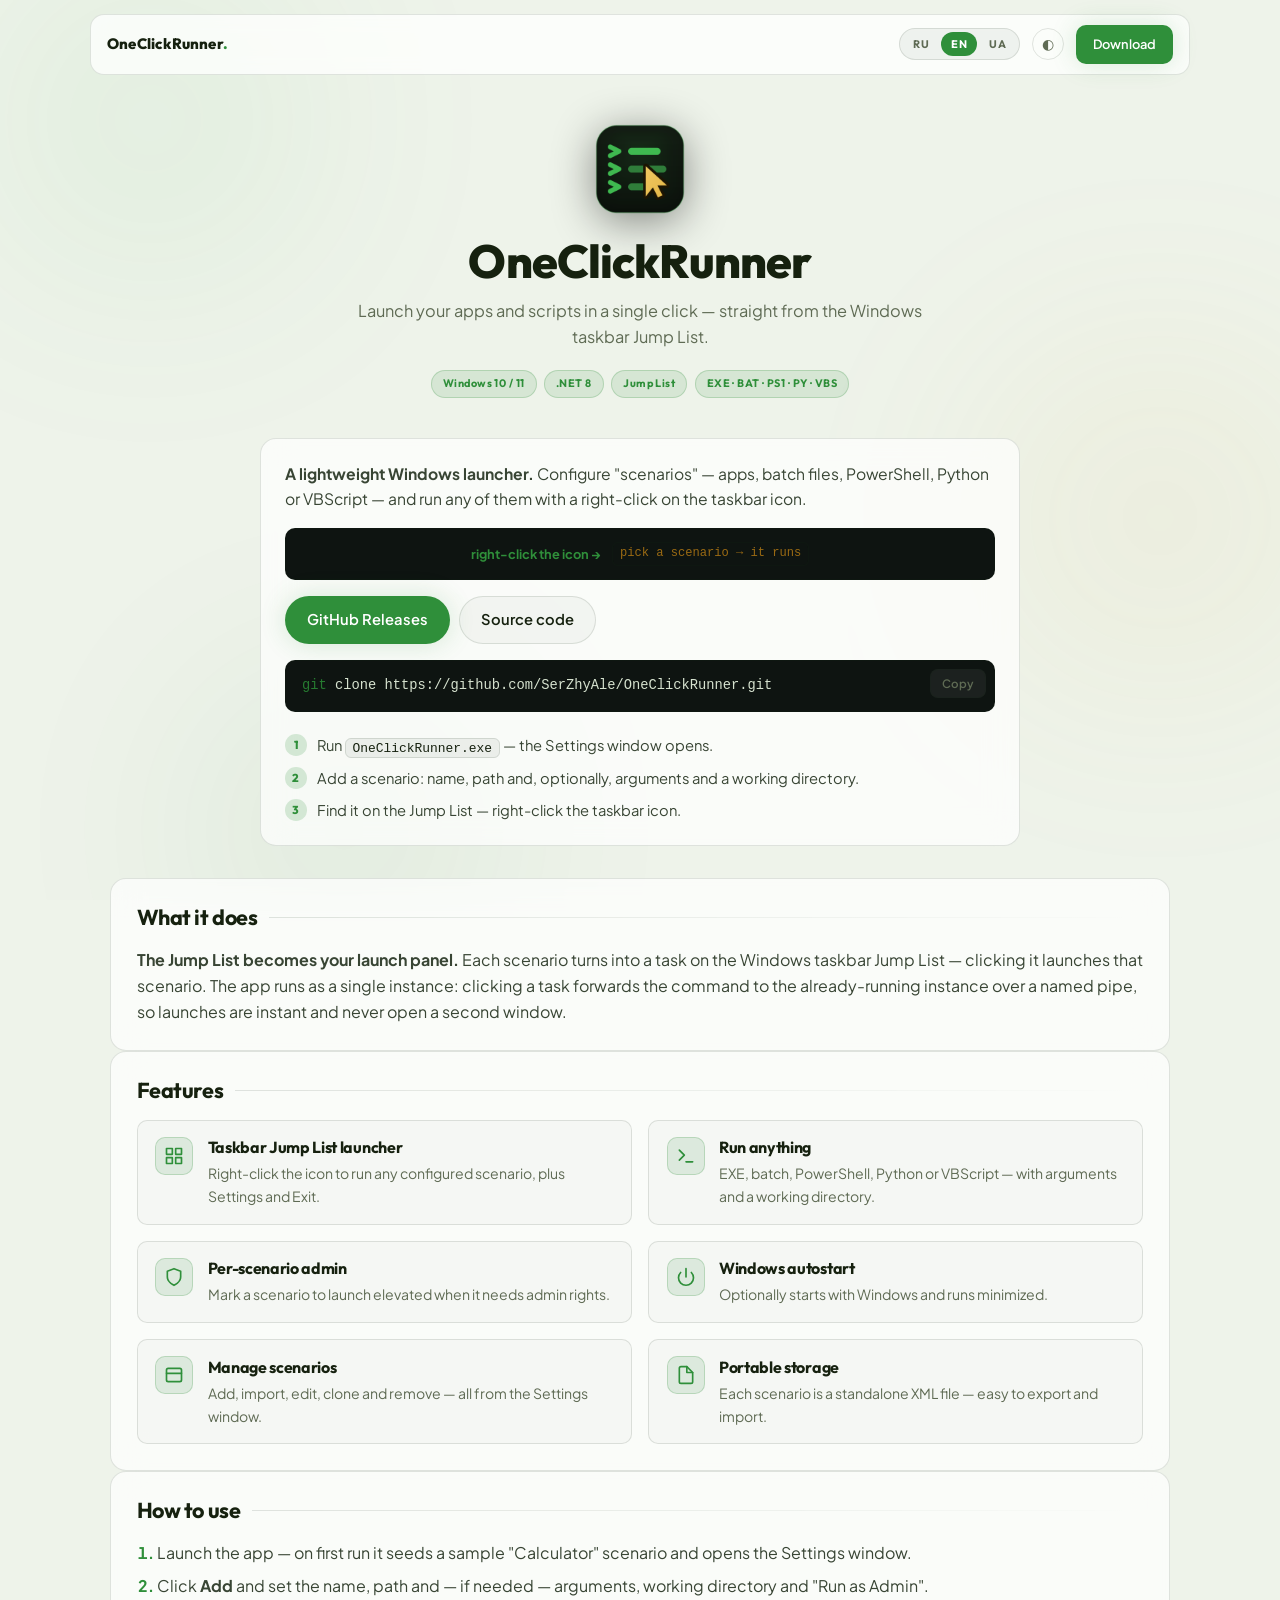
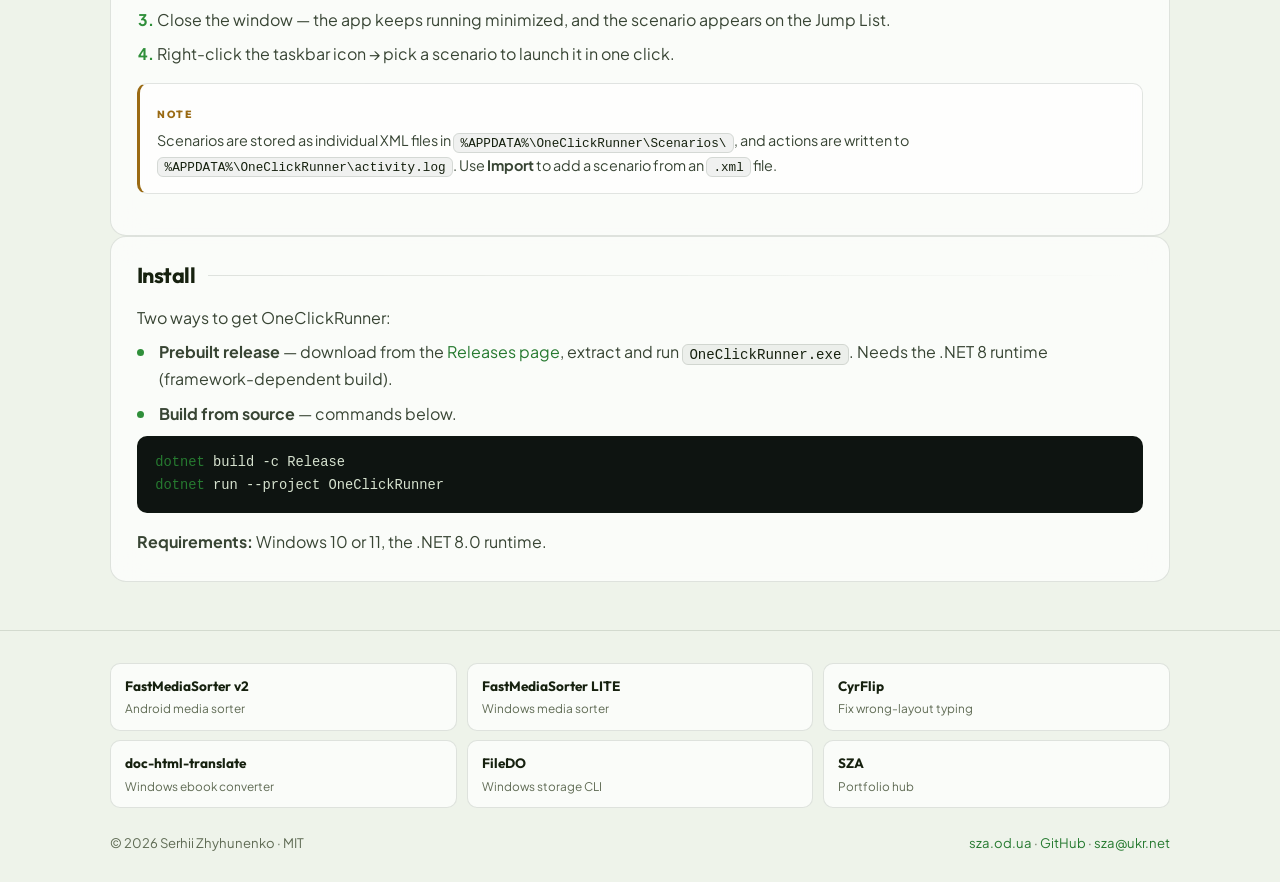
==== docs/index.html @ c1bd038d "Add GitHub Pages site and original app icon - docs/: tri-lingual (RU/EN/UA) landing page in the SZA " ====
<!DOCTYPE html>
<html lang="en">
<head>
  <meta charset="utf-8" />
  <meta name="viewport" content="width=device-width, initial-scale=1" />
  <title>OneClickRunner — launch your apps &amp; scripts in one click on Windows</title>
  <meta name="description" content="A lightweight Windows launcher that runs your apps, batch, PowerShell, Python and VBScript scenarios in a single click from the taskbar Jump List — with per-scenario arguments, working directory, admin rights and Windows autostart." />
  <meta name="theme-color" content="#0a0f0a" />
  <meta property="og:title" content="OneClickRunner" />
  <meta property="og:description" content="Launch your apps and scripts in one click from the Windows taskbar Jump List." />
  <meta property="og:image" content="https://raw.githubusercontent.com/SerZhyAle/OneClickRunner/main/docs/assets/icon-512.png" />
  <link rel="icon" type="image/png" sizes="32x32" href="assets/icon-32.png" />
  <link rel="icon" type="image/png" sizes="16x16" href="assets/icon-16.png" />
  <link rel="icon" href="assets/favicon.ico" sizes="any" />
  <link rel="apple-touch-icon" href="assets/icon-256.png" />

  <!-- pre-paint: resolve theme + language before the stylesheet, so nothing flashes -->
  <script>
  (function(){try{
    var t=localStorage.getItem('sza-theme')||(matchMedia('(prefers-color-scheme: light)').matches?'light':'dark');
    document.documentElement.setAttribute('data-theme',t);
    var l=localStorage.getItem('sza-lang');
    if(!l){var n=(navigator.language||'en').toLowerCase();l=n.indexOf('ru')==0?'ru':n.indexOf('uk')==0?'ua':'en';}
    document.documentElement.setAttribute('data-lang',l);
  }catch(e){}})();
  </script>

  <link rel="preconnect" href="https://fonts.googleapis.com" />
  <link rel="preconnect" href="https://fonts.gstatic.com" crossorigin />
  <link href="https://fonts.googleapis.com/css2?family=Outfit:wght@400;500;600;700;800&family=Plus+Jakarta+Sans:wght@300;400;500;600;700&display=swap" rel="stylesheet" />
  <link rel="stylesheet" href="style.css" />
</head>
<body>
  <div class="bg-blobs">
    <div class="blob blob-1"></div>
    <div class="blob blob-2"></div>
    <div class="blob blob-3"></div>
  </div>

  <header class="site-header">
    <span class="brand">OneClickRunner<span class="dot">.</span></span>
    <div class="seg" role="group" aria-label="Language">
      <button data-lang="ru">RU</button><button data-lang="en">EN</button><button data-lang="ua">UA</button>
    </div>
    <button class="theme-btn" id="themeBtn" aria-label="Switch theme">◐</button>
    <a class="btn btn-primary btn-sm" href="#get">
      <span data-l="ru">Скачать</span><span data-l="en">Download</span><span data-l="ua">Завантажити</span>
    </a>
  </header>

  <main class="container">
    <!-- HERO -->
    <section class="hero">
      <img class="hero-mark" src="assets/icon-256.png" width="96" height="96" alt="OneClickRunner icon — a list of commands with a click cursor" />

      <h1>OneClickRunner</h1>
      <p class="lead">
        <span data-l="ru">Запускайте свои приложения и скрипты в один клик — прямо из списка переходов (Jump List) на панели задач Windows.</span>
        <span data-l="en">Launch your apps and scripts in a single click — straight from the Windows taskbar Jump List.</span>
        <span data-l="ua">Запускайте свої застосунки та скрипти в один клік — прямо зі списку переходів (Jump List) на панелі завдань Windows.</span>
      </p>
      <div class="pills" style="justify-content:center">
        <span class="pill">Windows 10 / 11</span>
        <span class="pill">.NET 8</span>
        <span class="pill">Jump List</span>
        <span class="pill">EXE · BAT · PS1 · PY · VBS</span>
      </div>
    </section>

    <!-- GET IT (above the fold) -->
    <section class="get" id="get">
      <p class="whatfor">
        <span data-l="ru"><strong>Легковесный лаунчер для Windows.</strong> Настройте «сценарии» — приложения, командные файлы, PowerShell, Python или VBScript — и запускайте любой из них правым кликом по значку на панели задач.</span>
        <span data-l="en"><strong>A lightweight Windows launcher.</strong> Configure "scenarios" — apps, batch files, PowerShell, Python or VBScript — and run any of them with a right-click on the taskbar icon.</span>
        <span data-l="ua"><strong>Легкий лаунчер для Windows.</strong> Налаштуйте «сценарії» — застосунки, командні файли, PowerShell, Python або VBScript — і запускайте будь-який правим кліком по значку на панелі завдань.</span>
      </p>

      <div class="demo hero-demo" style="justify-content:center">
        <span class="arrow" data-l="ru">правый клик по значку →</span>
        <span class="arrow" data-l="en">right-click the icon →</span>
        <span class="arrow" data-l="ua">правий клік по значку →</span>
        <code class="out" data-l="ru">выберите сценарий → запуск</code>
        <code class="out" data-l="en">pick a scenario → it runs</code>
        <code class="out" data-l="ua">оберіть сценарій → запуск</code>
      </div>

      <div class="channels">
        <a class="btn btn-primary" id="ghDownload" href="https://github.com/SerZhyAle/OneClickRunner/releases">GitHub Releases</a>
        <a class="btn btn-ghost" href="https://github.com/SerZhyAle/OneClickRunner">
          <span data-l="ru">Исходный код</span><span data-l="en">Source code</span><span data-l="ua">Вихідний код</span>
        </a>
      </div>

      <div class="copybox"><span class="tok">git</span> clone https://github.com/SerZhyAle/OneClickRunner.git<button class="copy" data-copy="git clone https://github.com/SerZhyAle/OneClickRunner.git">Copy</button></div>

      <ol class="quickstart">
        <li><span data-l="ru">Запустите <code>OneClickRunner.exe</code> — откроется окно настроек.</span><span data-l="en">Run <code>OneClickRunner.exe</code> — the Settings window opens.</span><span data-l="ua">Запустіть <code>OneClickRunner.exe</code> — відкриється вікно налаштувань.</span></li>
        <li><span data-l="ru">Добавьте сценарий: имя, путь и, при желании, аргументы и рабочую папку.</span><span data-l="en">Add a scenario: name, path and, optionally, arguments and a working directory.</span><span data-l="ua">Додайте сценарій: ім'я, шлях і, за бажанням, аргументи та робочу теку.</span></li>
        <li><span data-l="ru">Найдите его в списке переходов — правый клик по значку на панели задач.</span><span data-l="en">Find it on the Jump List — right-click the taskbar icon.</span><span data-l="ua">Знайдіть його у списку переходів — правий клік по значку на панелі завдань.</span></li>
      </ol>
    </section>

    <!-- WHAT IT DOES -->
    <section class="card section-card">
      <h2><span data-l="ru">Что это</span><span data-l="en">What it does</span><span data-l="ua">Що це</span></h2>
      <p data-l="ru"><strong>Список переходов становится вашей панелью запуска.</strong> Каждый сценарий превращается в задачу в Jump List на панели задач Windows — клик по ней запускает сценарий. Приложение работает в одном экземпляре: клик по задаче передаёт команду уже запущенному экземпляру через именованный канал, поэтому запуск мгновенный и без второго окна.</p>
      <p data-l="en"><strong>The Jump List becomes your launch panel.</strong> Each scenario turns into a task on the Windows taskbar Jump List — clicking it launches that scenario. The app runs as a single instance: clicking a task forwards the command to the already-running instance over a named pipe, so launches are instant and never open a second window.</p>
      <p data-l="ua"><strong>Список переходів стає вашою панеллю запуску.</strong> Кожен сценарій перетворюється на задачу в Jump List на панелі завдань Windows — клік по ній запускає сценарій. Застосунок працює в одному екземплярі: клік по задачі передає команду вже запущеному екземпляру через іменований канал, тож запуск миттєвий і без другого вікна.</p>
    </section>

    <!-- FEATURES -->
    <section class="card section-card">
      <h2><span data-l="ru">Возможности</span><span data-l="en">Features</span><span data-l="ua">Можливості</span></h2>
      <div class="feat-grid">
        <div class="feat">
          <span class="fi" aria-hidden="true"><svg viewBox="0 0 24 24" fill="none" stroke="currentColor" stroke-width="2" stroke-linecap="round" stroke-linejoin="round"><rect x="3" y="3" width="7" height="7"/><rect x="14" y="3" width="7" height="7"/><rect x="14" y="14" width="7" height="7"/><rect x="3" y="14" width="7" height="7"/></svg></span>
          <div>
            <h3 data-l="ru">Запуск из панели задач</h3><h3 data-l="en">Taskbar Jump List launcher</h3><h3 data-l="ua">Запуск з панелі завдань</h3>
            <p data-l="ru">Правый клик по значку — и любой настроенный сценарий, а также Настройки и Выход.</p>
            <p data-l="en">Right-click the icon to run any configured scenario, plus Settings and Exit.</p>
            <p data-l="ua">Правий клік по значку — і будь-який налаштований сценарій, а також Налаштування та Вихід.</p>
          </div>
        </div>
        <div class="feat">
          <span class="fi" aria-hidden="true"><svg viewBox="0 0 24 24" fill="none" stroke="currentColor" stroke-width="2" stroke-linecap="round" stroke-linejoin="round"><polyline points="4 17 10 11 4 5"/><line x1="12" y1="19" x2="20" y2="19"/></svg></span>
          <div>
            <h3 data-l="ru">Любой тип запуска</h3><h3 data-l="en">Run anything</h3><h3 data-l="ua">Будь-який тип запуску</h3>
            <p data-l="ru">EXE, batch, PowerShell, Python или VBScript — с аргументами и рабочей папкой.</p>
            <p data-l="en">EXE, batch, PowerShell, Python or VBScript — with arguments and a working directory.</p>
            <p data-l="ua">EXE, batch, PowerShell, Python чи VBScript — з аргументами та робочою текою.</p>
          </div>
        </div>
        <div class="feat">
          <span class="fi" aria-hidden="true"><svg viewBox="0 0 24 24" fill="none" stroke="currentColor" stroke-width="2" stroke-linecap="round" stroke-linejoin="round"><path d="M12 22s8-4 8-10V5l-8-3-8 3v7c0 6 8 10 8 10z"/></svg></span>
          <div>
            <h3 data-l="ru">Права администратора</h3><h3 data-l="en">Per-scenario admin</h3><h3 data-l="ua">Права адміністратора</h3>
            <p data-l="ru">Пометьте сценарий, чтобы он запускался с повышенными правами.</p>
            <p data-l="en">Mark a scenario to launch elevated when it needs admin rights.</p>
            <p data-l="ua">Позначте сценарій, щоб він запускався з підвищеними правами.</p>
          </div>
        </div>
        <div class="feat">
          <span class="fi" aria-hidden="true"><svg viewBox="0 0 24 24" fill="none" stroke="currentColor" stroke-width="2" stroke-linecap="round" stroke-linejoin="round"><path d="M12 2v10"/><path d="M18.4 6.6a9 9 0 1 1-12.8 0"/></svg></span>
          <div>
            <h3 data-l="ru">Автозапуск с Windows</h3><h3 data-l="en">Windows autostart</h3><h3 data-l="ua">Автозапуск з Windows</h3>
            <p data-l="ru">По желанию стартует вместе с Windows и работает свёрнутым.</p>
            <p data-l="en">Optionally starts with Windows and runs minimized.</p>
            <p data-l="ua">За бажанням стартує разом із Windows і працює згорнутим.</p>
          </div>
        </div>
        <div class="feat">
          <span class="fi" aria-hidden="true"><svg viewBox="0 0 24 24" fill="none" stroke="currentColor" stroke-width="2" stroke-linecap="round" stroke-linejoin="round"><rect x="3" y="4" width="18" height="16" rx="2"/><path d="M3 10h18"/></svg></span>
          <div>
            <h3 data-l="ru">Управление сценариями</h3><h3 data-l="en">Manage scenarios</h3><h3 data-l="ua">Керування сценаріями</h3>
            <p data-l="ru">Добавляйте, импортируйте, редактируйте, клонируйте и удаляйте — в окне настроек.</p>
            <p data-l="en">Add, import, edit, clone and remove — all from the Settings window.</p>
            <p data-l="ua">Додавайте, імпортуйте, редагуйте, клонуйте та видаляйте — у вікні налаштувань.</p>
          </div>
        </div>
        <div class="feat">
          <span class="fi" aria-hidden="true"><svg viewBox="0 0 24 24" fill="none" stroke="currentColor" stroke-width="2" stroke-linecap="round" stroke-linejoin="round"><path d="M13 2H6a2 2 0 0 0-2 2v16a2 2 0 0 0 2 2h12a2 2 0 0 0 2-2V9z"/><polyline points="13 2 13 9 20 9"/></svg></span>
          <div>
            <h3 data-l="ru">Портативное хранение</h3><h3 data-l="en">Portable storage</h3><h3 data-l="ua">Портативне зберігання</h3>
            <p data-l="ru">Каждый сценарий — отдельный XML-файл, который легко экспортировать и импортировать.</p>
            <p data-l="en">Each scenario is a standalone XML file — easy to export and import.</p>
            <p data-l="ua">Кожен сценарій — окремий XML-файл, який легко експортувати та імпортувати.</p>
          </div>
        </div>
      </div>
    </section>

    <!-- HOW TO USE -->
    <section class="card section-card">
      <h2><span data-l="ru">Как пользоваться</span><span data-l="en">How to use</span><span data-l="ua">Як користуватися</span></h2>
      <ol class="steps" data-l="ru">
        <li>Запустите приложение — при первом запуске оно создаёт пример сценария «Calculator» и открывает окно настроек.</li>
        <li>Нажмите <strong>Add</strong> и укажите имя, путь и, при необходимости, аргументы, рабочую папку и «Run as Admin».</li>
        <li>Закройте окно — приложение продолжит работать свёрнутым, а сценарий появится в списке переходов.</li>
        <li>Правый клик по значку на панели задач → выберите сценарий, чтобы запустить его в один клик.</li>
      </ol>
      <ol class="steps" data-l="en">
        <li>Launch the app — on first run it seeds a sample "Calculator" scenario and opens the Settings window.</li>
        <li>Click <strong>Add</strong> and set the name, path and — if needed — arguments, working directory and "Run as Admin".</li>
        <li>Close the window — the app keeps running minimized, and the scenario appears on the Jump List.</li>
        <li>Right-click the taskbar icon → pick a scenario to launch it in one click.</li>
      </ol>
      <ol class="steps" data-l="ua">
        <li>Запустіть застосунок — під час першого запуску він створює приклад сценарію «Calculator» і відкриває вікно налаштувань.</li>
        <li>Натисніть <strong>Add</strong> і вкажіть ім'я, шлях і, за потреби, аргументи, робочу теку та «Run as Admin».</li>
        <li>Закрийте вікно — застосунок продовжить працювати згорнутим, а сценарій з'явиться у списку переходів.</li>
        <li>Правий клік по значку на панелі завдань → оберіть сценарій, щоб запустити його в один клік.</li>
      </ol>
      <div class="note">
        <span class="tag" data-l="ru">Заметка</span><span class="tag" data-l="en">Note</span><span class="tag" data-l="ua">Примітка</span>
        <p data-l="ru">Сценарии хранятся отдельными XML-файлами в <code>%APPDATA%\OneClickRunner\Scenarios\</code>, а действия пишутся в <code>%APPDATA%\OneClickRunner\activity.log</code>. Кнопкой <strong>Import</strong> можно добавить сценарий из <code>.xml</code>-файла.</p>
        <p data-l="en">Scenarios are stored as individual XML files in <code>%APPDATA%\OneClickRunner\Scenarios\</code>, and actions are written to <code>%APPDATA%\OneClickRunner\activity.log</code>. Use <strong>Import</strong> to add a scenario from an <code>.xml</code> file.</p>
        <p data-l="ua">Сценарії зберігаються окремими XML-файлами в <code>%APPDATA%\OneClickRunner\Scenarios\</code>, а дії пишуться до <code>%APPDATA%\OneClickRunner\activity.log</code>. Кнопкою <strong>Import</strong> можна додати сценарій з <code>.xml</code>-файлу.</p>
      </div>
    </section>

    <!-- INSTALL / BUILD -->
    <section class="card section-card" id="install">
      <h2><span data-l="ru">Установка</span><span data-l="en">Install</span><span data-l="ua">Встановлення</span></h2>
      <p>
        <span data-l="ru">Два способа получить OneClickRunner:</span>
        <span data-l="en">Two ways to get OneClickRunner:</span>
        <span data-l="ua">Два способи отримати OneClickRunner:</span>
      </p>
      <ul class="features" data-l="ru">
        <li><strong>Готовый релиз</strong> — скачайте сборку со <a href="https://github.com/SerZhyAle/OneClickRunner/releases">страницы релизов</a>, распакуйте и запустите <code>OneClickRunner.exe</code>. Нужна среда выполнения .NET 8 (сборка framework-dependent).</li>
        <li><strong>Сборка из исходников</strong> — команды ниже.</li>
      </ul>
      <ul class="features" data-l="en">
        <li><strong>Prebuilt release</strong> — download from the <a href="https://github.com/SerZhyAle/OneClickRunner/releases">Releases page</a>, extract and run <code>OneClickRunner.exe</code>. Needs the .NET 8 runtime (framework-dependent build).</li>
        <li><strong>Build from source</strong> — commands below.</li>
      </ul>
      <ul class="features" data-l="ua">
        <li><strong>Готовий реліз</strong> — завантажте збірку зі <a href="https://github.com/SerZhyAle/OneClickRunner/releases">сторінки релізів</a>, розпакуйте та запустіть <code>OneClickRunner.exe</code>. Потрібне середовище виконання .NET 8 (збірка framework-dependent).</li>
        <li><strong>Збірка з вихідників</strong> — команди нижче.</li>
      </ul>
      <pre class="code"><span class="tok">dotnet</span> build -c Release
<span class="tok">dotnet</span> run --project OneClickRunner</pre>
      <p style="margin-top:1rem">
        <span data-l="ru"><strong>Требования:</strong> Windows 10 или 11, среда выполнения .NET 8.0.</span>
        <span data-l="en"><strong>Requirements:</strong> Windows 10 or 11, the .NET 8.0 runtime.</span>
        <span data-l="ua"><strong>Вимоги:</strong> Windows 10 або 11, середовище виконання .NET 8.0.</span>
      </p>
    </section>
  </main>

  <footer class="site-footer">
    <div class="container">
      <div class="tools-grid">
        <a href="https://serzhyale.github.io/FastMediaSorter_mob_v2/"><b>FastMediaSorter v2</b><span>Android media sorter</span></a>
        <a href="https://serzhyale.github.io/FastMediaSorter_Lite/"><b>FastMediaSorter LITE</b><span>Windows media sorter</span></a>
        <a href="https://serzhyale.github.io/CyrFlip/"><b>CyrFlip</b><span>Fix wrong-layout typing</span></a>
        <a href="https://serzhyale.github.io/doc-html-translate/"><b>doc-html-translate</b><span>Windows ebook converter</span></a>
        <a href="https://serzhyale.github.io/FileDO/"><b>FileDO</b><span>Windows storage CLI</span></a>
        <a href="https://sza.od.ua"><b>SZA</b><span>Portfolio hub</span></a>
      </div>
      <div class="footer-bottom">
        <span>© 2026 Serhii Zhyhunenko · MIT</span>
        <span><a href="https://sza.od.ua">sza.od.ua</a> · <a href="https://github.com/SerZhyAle/OneClickRunner">GitHub</a> · <a href="mailto:sza@ukr.net">sza@ukr.net</a></span>
      </div>
    </div>
  </footer>

  <button class="to-top" id="toTop" aria-label="Back to top" onclick="window.scrollTo({top:0,behavior:'smooth'})">↑</button>

  <script>
  (function(){
    var doc=document.documentElement;

    /* ---- metadata per language ---- */
    var META={
      ru:{title:"OneClickRunner — запуск приложений и скриптов в один клик (Windows)",desc:"Лёгкий лаунчер для Windows: запускает ваши приложения, batch, PowerShell, Python и VBScript в один клик из списка переходов на панели задач."},
      en:{title:"OneClickRunner — launch your apps & scripts in one click on Windows",desc:"A lightweight Windows launcher that runs your apps, batch, PowerShell, Python and VBScript scenarios in a single click from the taskbar Jump List."},
      ua:{title:"OneClickRunner — запуск застосунків і скриптів в один клік (Windows)",desc:"Легкий лаунчер для Windows: запускає ваші застосунки, batch, PowerShell, Python та VBScript в один клік зі списку переходів на панелі завдань."}
    };
    var descEl=document.querySelector('meta[name="description"]');

    function setLang(l){
      doc.setAttribute('data-lang',l);
      doc.setAttribute('lang', l==='ua'?'uk':l);
      try{localStorage.setItem('sza-lang',l);}catch(e){}
      var m=META[l]||META.en;
      document.title=m.title;
      if(descEl)descEl.setAttribute('content',m.desc);
      document.querySelectorAll('.seg button[data-lang]').forEach(function(b){
        b.setAttribute('aria-pressed', b.getAttribute('data-lang')===l?'true':'false');
      });
    }
    document.querySelectorAll('.seg button[data-lang]').forEach(function(b){
      b.addEventListener('click',function(){setLang(b.getAttribute('data-lang'));});
    });
    setLang(doc.getAttribute('data-lang')||'en');

    /* ---- theme toggle ---- */
    var themeBtn=document.getElementById('themeBtn');
    var themeColor=document.querySelector('meta[name="theme-color"]');
    function applyThemeMeta(){
      var dark=doc.getAttribute('data-theme')!=='light';
      if(themeColor)themeColor.setAttribute('content',dark?'#0a0f0a':'#eef3ea');
      themeBtn.setAttribute('aria-label',dark?'Switch to light theme':'Switch to dark theme');
    }
    themeBtn.addEventListener('click',function(){
      var next=doc.getAttribute('data-theme')==='light'?'dark':'light';
      doc.setAttribute('data-theme',next);
      try{localStorage.setItem('sza-theme',next);}catch(e){}
      applyThemeMeta();
    });
    applyThemeMeta();

    /* ---- copy buttons ---- */
    document.querySelectorAll('.copy[data-copy]').forEach(function(btn){
      btn.addEventListener('click',function(){
        var txt=btn.getAttribute('data-copy');
        var done=function(){var o=btn.textContent;btn.textContent='✓ Copied';btn.classList.add('done');
          setTimeout(function(){btn.textContent=o;btn.classList.remove('done');},1600);};
        if(navigator.clipboard&&navigator.clipboard.writeText){navigator.clipboard.writeText(txt).then(done,function(){fallback(txt,done);});}
        else{fallback(txt,done);}
      });
    });
    function fallback(txt,done){var ta=document.createElement('textarea');ta.value=txt;ta.style.position='fixed';ta.style.opacity='0';
      document.body.appendChild(ta);ta.select();try{document.execCommand('copy');done();}catch(e){}document.body.removeChild(ta);}

    /* ---- back-to-top visibility ---- */
    var toTop=document.getElementById('toTop');
    addEventListener('scroll',function(){toTop.classList.toggle('show',scrollY>500);},{passive:true});

    /* ---- dynamic GitHub latest release ---- */
    var gh=document.getElementById('ghDownload');
    fetch('https://api.github.com/repos/SerZhyAle/OneClickRunner/releases/latest')
      .then(function(r){return r.ok?r.json():Promise.reject();})
      .then(function(d){
        if(!d||!d.tag_name)return;
        var asset=(d.assets||[]).filter(function(a){return /\.(zip|exe|msix)$/i.test(a.name);})[0];
        gh.textContent='GitHub '+d.tag_name;
        gh.href=asset?asset.browser_download_url:(d.html_url||gh.href);
      })
      .catch(function(){/* keep static fallback to /releases */});
  })();
  </script>
</body>
</html>
---- docs/style.css ----
/* OneClickRunner docs — built on the shared SZA Web Kit (Pine + Gold).
   The design system lives in assets/sza-kit.css (tokens + components).
   This file keeps only OneClickRunner-specific rules. */
@import url("assets/sza-kit.css");

/* ── i18n: pure-CSS data-lang toggle (RU / EN / UA) ──────────────── */
html[data-lang="ru"] [data-l]:not([data-l="ru"]) { display: none; }
html[data-lang="en"] [data-l]:not([data-l="en"]) { display: none; }
html[data-lang="ua"] [data-l]:not([data-l="ua"]) { display: none; }

/* ── Hero logo mark = the app icon itself (self-contained badge). ── */
.hero-mark {
  display: block; width: 96px; height: 96px; margin: 0 auto 1.1rem;
  border-radius: 22px;
  filter: drop-shadow(0 8px 22px rgba(0, 0, 0, .45));
  animation: markIn .7s cubic-bezier(.34, 1.2, .4, 1) both;
}
@keyframes markIn { from { opacity: 0; transform: scale(.8) translateY(4px); } to { opacity: 1; transform: none; } }

/* ── Section headings get the subtle divider the SZA sites use. ──── */
.section-card h2 {
  display: flex; align-items: center; gap: .75rem;
  font-size: 1.35rem; font-weight: 700; margin-bottom: 1rem;
}
.section-card h2::after {
  content: ""; flex: 1; height: 1px;
  background: linear-gradient(90deg, var(--border), transparent);
}
.section-card > p { color: var(--text-2); }

/* ── Step / feature lists with green markers. ───────────────────── */
ol.steps { padding-left: 1.3rem; margin: 0; color: var(--text-2); }
ol.steps li { margin: .5rem 0; }
ol.steps li::marker { color: var(--acc); font-weight: 700; }
ul.features { list-style: none; padding-left: 0; margin: 0; }
ul.features li { position: relative; padding-left: 1.4rem; margin: .55rem 0; color: var(--text-2); }
ul.features li::before {
  content: ""; position: absolute; left: 0; top: .62em;
  width: 7px; height: 7px; border-radius: 50%; background: var(--acc);
}

/* ── Feature grid (icon cards inside a section). ────────────────── */
.feat-grid { display: grid; grid-template-columns: 1fr; gap: 1rem; }
@media (min-width: 700px) { .feat-grid { grid-template-columns: repeat(2, 1fr); } }
.feat {
  display: flex; gap: .9rem; align-items: flex-start;
  padding: 1rem 1.1rem; border: 1px solid var(--border);
  border-radius: var(--radius-sm); background: rgba(255,255,255,.02);
}
html[data-theme="light"] .feat { background: rgba(16,40,20,.02); }
.feat .fi {
  flex: none; width: 38px; height: 38px; border-radius: 10px;
  display: grid; place-items: center; color: var(--acc);
  background: color-mix(in srgb, var(--acc) 12%, transparent);
  border: 1px solid color-mix(in srgb, var(--acc) 22%, transparent);
}
.feat .fi svg { width: 20px; height: 20px; }
.feat h3 { font-family: var(--font-heading); font-size: 1rem; font-weight: 700; margin: .1rem 0 .3rem; color: var(--text); }
.feat p { color: var(--muted); font-size: .88rem; margin: 0; }

/* ── Inline code chips inside prose. ────────────────────────────── */
:not(pre):not(.copybox) > code {
  background: rgba(255, 255, 255, .06);
  border: 1px solid var(--border);
  padding: .1rem .4rem; border-radius: 6px;
  font-size: .88em; color: var(--text); overflow-wrap: anywhere;
}
html[data-theme="light"] :not(pre):not(.copybox) > code { background: rgba(16, 40, 20, .06); }

/* ── Command block (multi-line build steps). ────────────────────── */
pre.code {
  background: var(--code-bg); border: 1px solid var(--border);
  border-radius: var(--radius-sm); padding: .9rem 1.1rem;
  overflow-x: auto; color: var(--code-ink); font-size: .86rem; line-height: 1.7;
}
pre.code .tok { color: var(--acc-strong); }
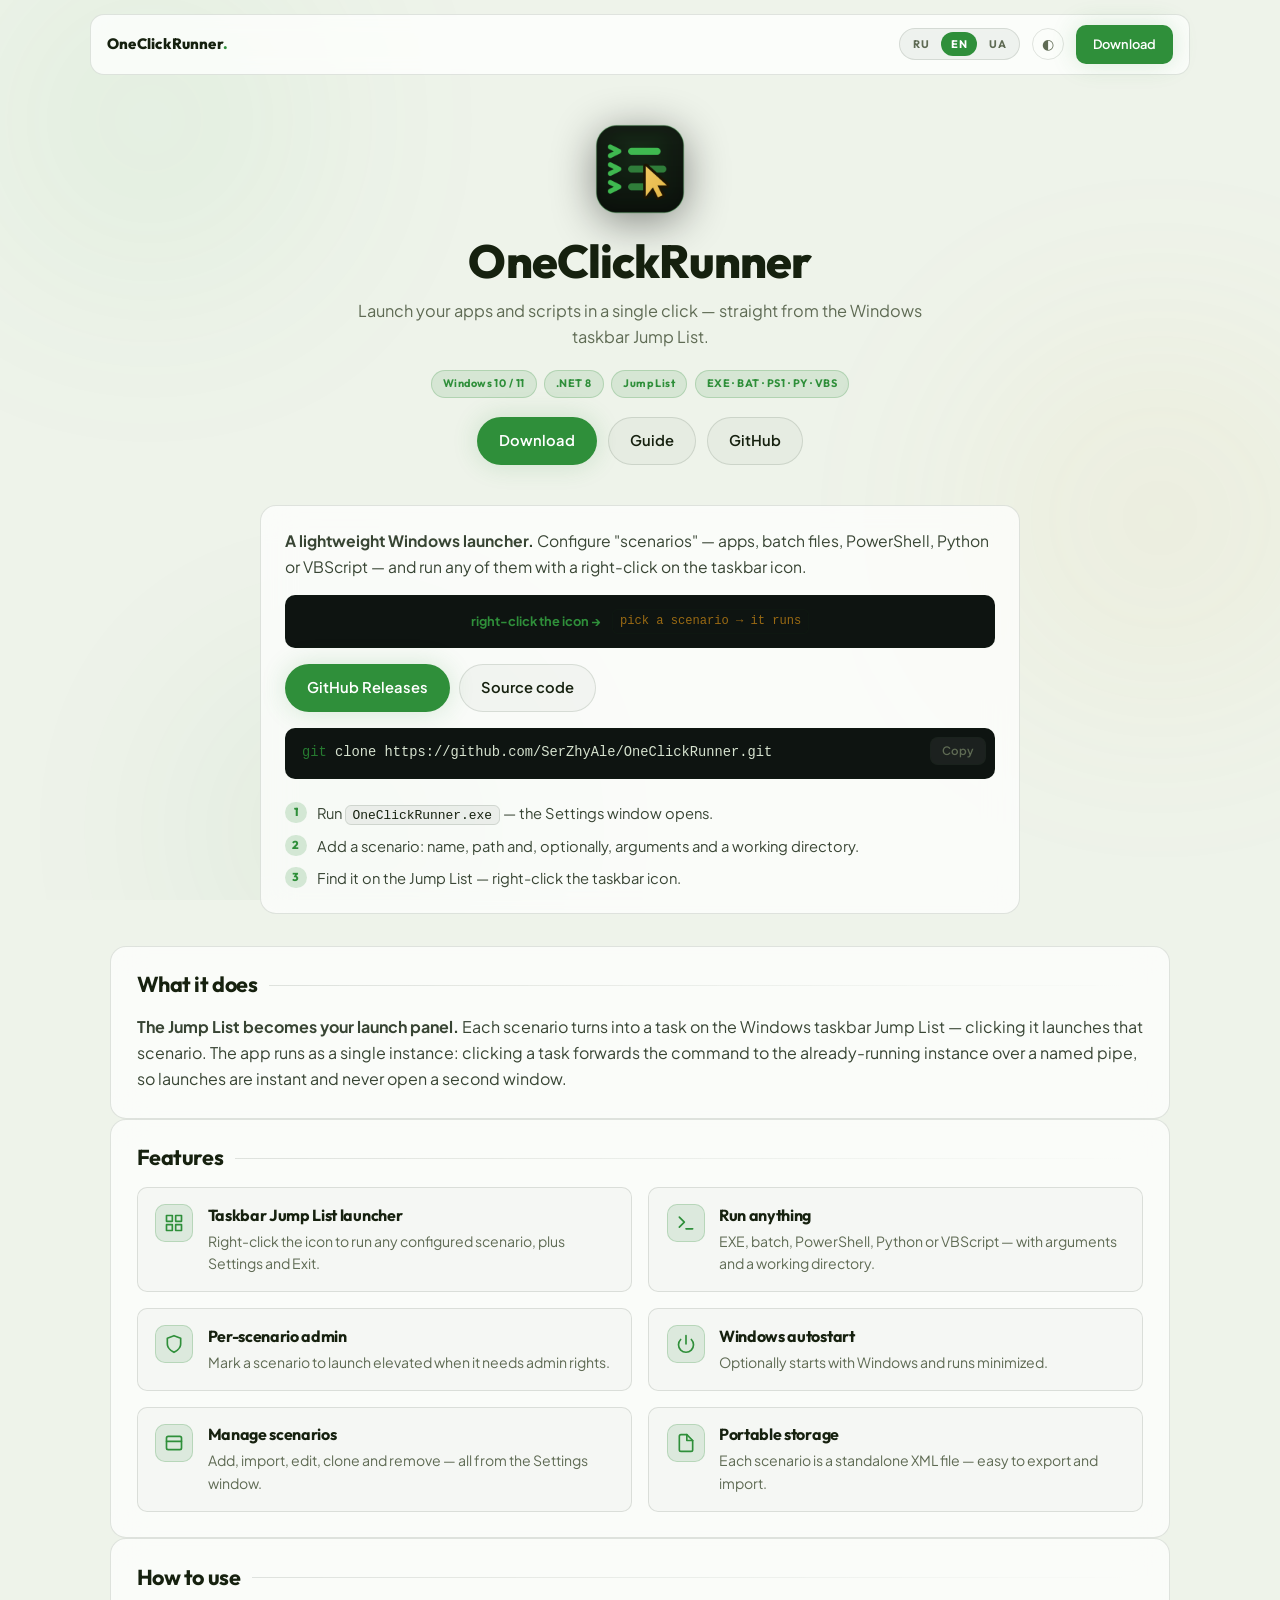
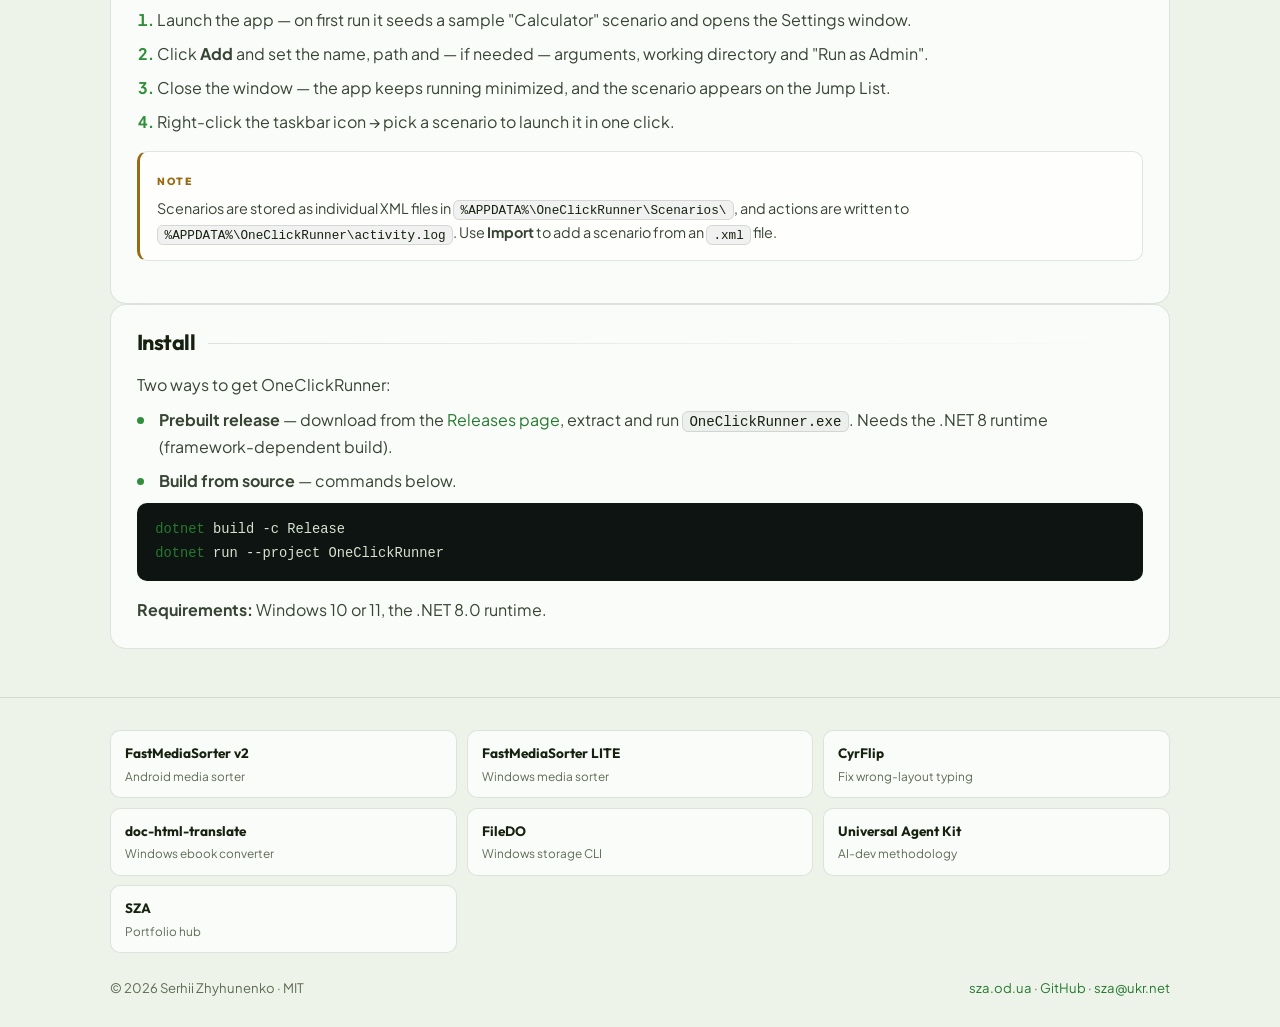
==== commit 662b5c2b: "Align docs with the SZA family: guide page, banner, cross-links - docs/guide.html: tri-lingual (RU/E" ====
--- a/docs/index.html
+++ b/docs/index.html
@@ -8,7 +8,8 @@
   <meta name="theme-color" content="#0a0f0a" />
   <meta property="og:title" content="OneClickRunner" />
   <meta property="og:description" content="Launch your apps and scripts in one click from the Windows taskbar Jump List." />
-  <meta property="og:image" content="https://raw.githubusercontent.com/SerZhyAle/OneClickRunner/main/docs/assets/icon-512.png" />
+  <meta property="og:image" content="https://raw.githubusercontent.com/SerZhyAle/OneClickRunner/main/docs/assets/social-preview.png" />
+  <meta name="twitter:card" content="summary_large_image" />
   <link rel="icon" type="image/png" sizes="32x32" href="assets/icon-32.png" />
   <link rel="icon" type="image/png" sizes="16x16" href="assets/icon-16.png" />
   <link rel="icon" href="assets/favicon.ico" sizes="any" />
@@ -64,6 +65,15 @@
         <span class="pill">.NET 8</span>
         <span class="pill">Jump List</span>
         <span class="pill">EXE · BAT · PS1 · PY · VBS</span>
+      </div>
+      <div class="button-group" style="justify-content:center;margin-top:1.2rem">
+        <a class="btn btn-primary" href="#get">
+          <span data-l="ru">Скачать</span><span data-l="en">Download</span><span data-l="ua">Завантажити</span>
+        </a>
+        <a class="btn btn-ghost" href="guide.html">
+          <span data-l="ru">Руководство</span><span data-l="en">Guide</span><span data-l="ua">Посібник</span>
+        </a>
+        <a class="btn btn-ghost" href="https://github.com/SerZhyAle/OneClickRunner" target="_blank" rel="noopener noreferrer">GitHub</a>
       </div>
     </section>
 
@@ -236,6 +246,7 @@
         <a href="https://serzhyale.github.io/CyrFlip/"><b>CyrFlip</b><span>Fix wrong-layout typing</span></a>
         <a href="https://serzhyale.github.io/doc-html-translate/"><b>doc-html-translate</b><span>Windows ebook converter</span></a>
         <a href="https://serzhyale.github.io/FileDO/"><b>FileDO</b><span>Windows storage CLI</span></a>
+        <a href="https://serzhyale.github.io/universal-agent-kit/"><b>Universal Agent Kit</b><span>AI-dev methodology</span></a>
         <a href="https://sza.od.ua"><b>SZA</b><span>Portfolio hub</span></a>
       </div>
       <div class="footer-bottom">
--- a/docs/style.css
+++ b/docs/style.css
@@ -16,6 +16,9 @@
   animation: markIn .7s cubic-bezier(.34, 1.2, .4, 1) both;
 }
 @keyframes markIn { from { opacity: 0; transform: scale(.8) translateY(4px); } to { opacity: 1; transform: none; } }
+
+/* ── Hero button row. ───────────────────────────────────────────── */
+.button-group { display: flex; flex-wrap: wrap; justify-content: center; gap: .7rem; }
 
 /* ── Section headings get the subtle divider the SZA sites use. ──── */
 .section-card h2 {
@@ -53,6 +56,7 @@
   display: grid; place-items: center; color: var(--acc);
   background: color-mix(in srgb, var(--acc) 12%, transparent);
   border: 1px solid color-mix(in srgb, var(--acc) 22%, transparent);
+  font-family: var(--font-heading); font-weight: 800; font-size: 1.05rem;
 }
 .feat .fi svg { width: 20px; height: 20px; }
 .feat h3 { font-family: var(--font-heading); font-size: 1rem; font-weight: 700; margin: .1rem 0 .3rem; color: var(--text); }
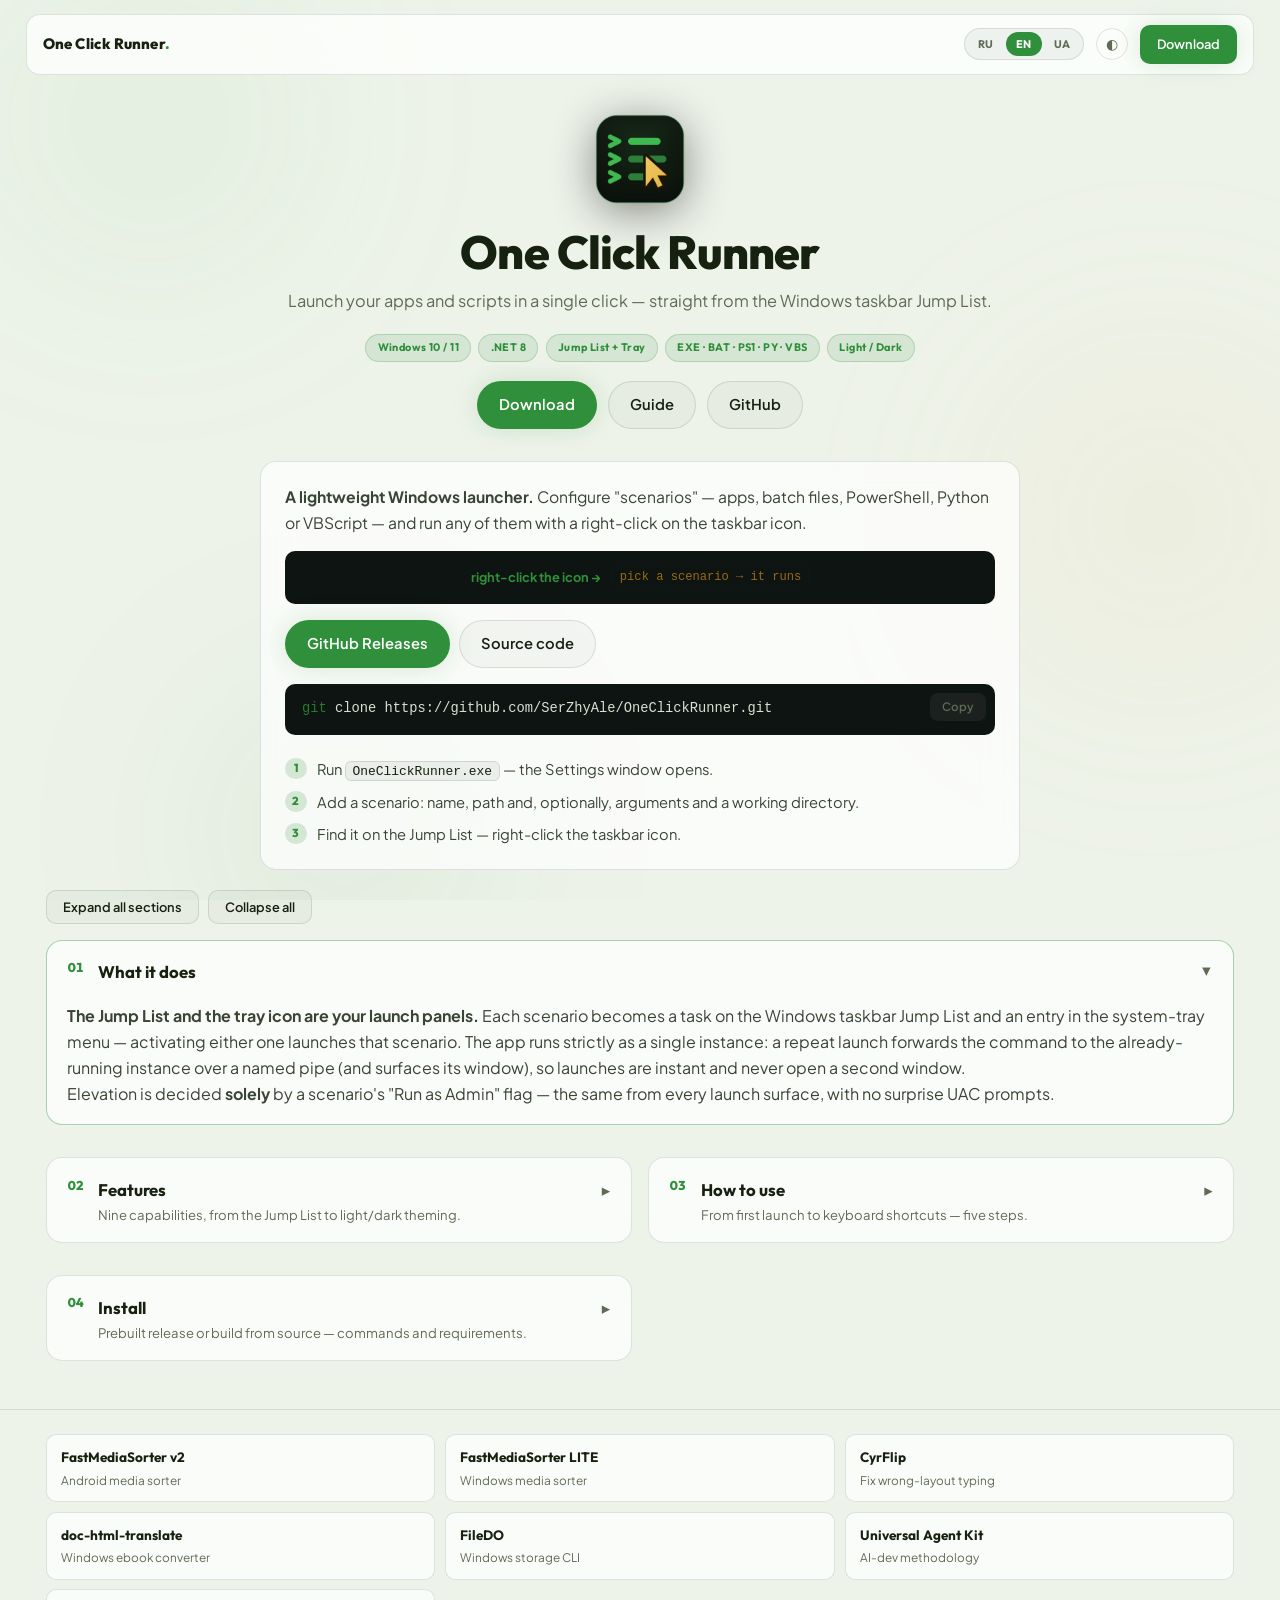
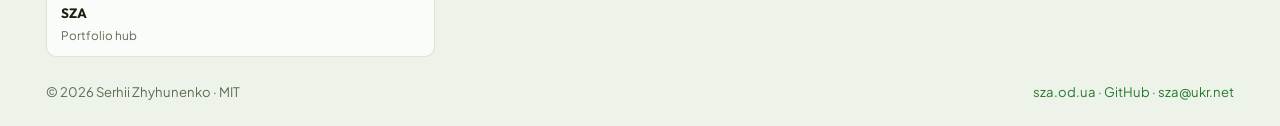
==== commit e3fa6594: "i" ====
--- a/docs/index.html
+++ b/docs/index.html
@@ -3,10 +3,10 @@
 <head>
   <meta charset="utf-8" />
   <meta name="viewport" content="width=device-width, initial-scale=1" />
-  <title>OneClickRunner — launch your apps &amp; scripts in one click on Windows</title>
+  <title>One Click Runner — launch your apps &amp; scripts in one click on Windows</title>
   <meta name="description" content="A lightweight Windows launcher that runs your apps, batch, PowerShell, Python and VBScript scenarios in a single click from the taskbar Jump List — with per-scenario arguments, working directory, admin rights and Windows autostart." />
   <meta name="theme-color" content="#0a0f0a" />
-  <meta property="og:title" content="OneClickRunner" />
+  <meta property="og:title" content="One Click Runner" />
   <meta property="og:description" content="Launch your apps and scripts in one click from the Windows taskbar Jump List." />
   <meta property="og:image" content="https://raw.githubusercontent.com/SerZhyAle/OneClickRunner/main/docs/assets/social-preview.png" />
   <meta name="twitter:card" content="summary_large_image" />
@@ -39,7 +39,7 @@
   </div>
 
   <header class="site-header">
-    <span class="brand">OneClickRunner<span class="dot">.</span></span>
+    <span class="brand">One&nbsp;Click&nbsp;Runner<span class="dot">.</span></span>
     <div class="seg" role="group" aria-label="Language">
       <button data-lang="ru">RU</button><button data-lang="en">EN</button><button data-lang="ua">UA</button>
     </div>
@@ -52,9 +52,9 @@
   <main class="container">
     <!-- HERO -->
     <section class="hero">
-      <img class="hero-mark" src="assets/icon-256.png" width="96" height="96" alt="OneClickRunner icon — a list of commands with a click cursor" />
-
-      <h1>OneClickRunner</h1>
+      <img class="hero-mark" src="assets/icon-256.png" width="96" height="96" alt="One Click Runner icon — a list of commands with a click cursor" />
+
+      <h1>One&nbsp;Click&nbsp;Runner</h1>
       <p class="lead">
         <span data-l="ru">Запускайте свои приложения и скрипты в один клик — прямо из списка переходов (Jump List) на панели задач Windows.</span>
         <span data-l="en">Launch your apps and scripts in a single click — straight from the Windows taskbar Jump List.</span>
@@ -63,8 +63,9 @@
       <div class="pills" style="justify-content:center">
         <span class="pill">Windows 10 / 11</span>
         <span class="pill">.NET 8</span>
-        <span class="pill">Jump List</span>
+        <span class="pill">Jump List + Tray</span>
         <span class="pill">EXE · BAT · PS1 · PY · VBS</span>
+        <span class="pill">Light / Dark</span>
       </div>
       <div class="button-group" style="justify-content:center;margin-top:1.2rem">
         <a class="btn btn-primary" href="#get">
@@ -110,17 +111,46 @@
       </ol>
     </section>
 
+    <div class="toolbar">
+      <button class="btn btn-ghost btn-sm" type="button" onclick="setAll(true)">
+        <span data-l="ru">Развернуть все разделы</span><span data-l="en">Expand all sections</span><span data-l="ua">Розгорнути всі розділи</span>
+      </button>
+      <button class="btn btn-ghost btn-sm" type="button" onclick="setAll(false)">
+        <span data-l="ru">Свернуть всё</span><span data-l="en">Collapse all</span><span data-l="ua">Згорнути все</span>
+      </button>
+    </div>
+
+    <div class="sections">
+
     <!-- WHAT IT DOES -->
-    <section class="card section-card">
-      <h2><span data-l="ru">Что это</span><span data-l="en">What it does</span><span data-l="ua">Що це</span></h2>
-      <p data-l="ru"><strong>Список переходов становится вашей панелью запуска.</strong> Каждый сценарий превращается в задачу в Jump List на панели задач Windows — клик по ней запускает сценарий. Приложение работает в одном экземпляре: клик по задаче передаёт команду уже запущенному экземпляру через именованный канал, поэтому запуск мгновенный и без второго окна.</p>
-      <p data-l="en"><strong>The Jump List becomes your launch panel.</strong> Each scenario turns into a task on the Windows taskbar Jump List — clicking it launches that scenario. The app runs as a single instance: clicking a task forwards the command to the already-running instance over a named pipe, so launches are instant and never open a second window.</p>
-      <p data-l="ua"><strong>Список переходів стає вашою панеллю запуску.</strong> Кожен сценарій перетворюється на задачу в Jump List на панелі завдань Windows — клік по ній запускає сценарій. Застосунок працює в одному екземплярі: клік по задачі передає команду вже запущеному екземпляру через іменований канал, тож запуск миттєвий і без другого вікна.</p>
-    </section>
+    <details class="sec" open>
+      <summary>
+        <span class="secnum" aria-hidden="true">01</span>
+        <span class="sechead">
+          <span class="sectitle" role="heading" aria-level="2"><span data-l="ru">Что это</span><span data-l="en">What it does</span><span data-l="ua">Що це</span></span>
+          <span class="secteaser"><span data-l="ru">Jump List и трей — панели запуска; права решает только флаг сценария.</span><span data-l="en">Jump List and tray are the launch panels; elevation is per-scenario only.</span><span data-l="ua">Jump List і трей — панелі запуску; права вирішує лише прапорець сценарію.</span></span>
+        </span>
+      </summary>
+      <div class="secbody">
+      <p data-l="ru"><strong>Список переходов и значок в трее — ваши панели запуска.</strong> Каждый сценарий превращается в задачу в Jump List на панели задач Windows и в пункт меню значка в системном трее — клик по любому из них запускает сценарий. Приложение работает строго в одном экземпляре: повторный запуск передаёт команду уже запущенному экземпляру через именованный канал (и выводит его окно), поэтому запуск мгновенный и без второго окна.</p>
+      <p data-l="en"><strong>The Jump List and the tray icon are your launch panels.</strong> Each scenario becomes a task on the Windows taskbar Jump List and an entry in the system-tray menu — activating either one launches that scenario. The app runs strictly as a single instance: a repeat launch forwards the command to the already-running instance over a named pipe (and surfaces its window), so launches are instant and never open a second window.</p>
+      <p data-l="ua"><strong>Список переходів і значок у треї — ваші панелі запуску.</strong> Кожен сценарій перетворюється на задачу в Jump List на панелі завдань Windows і на пункт меню значка в системному треї — активація будь-якого з них запускає сценарій. Застосунок працює суворо в одному екземплярі: повторний запуск передає команду вже запущеному екземпляру через іменований канал (і виводить його вікно), тож запуск миттєвий і без другого вікна.</p>
+      <p data-l="ru">Права администратора решаются <strong>только</strong> флагом «Run as Admin» сценария — одинаково при любом способе запуска, без неожиданных запросов UAC.</p>
+      <p data-l="en">Elevation is decided <strong>solely</strong> by a scenario's "Run as Admin" flag — the same from every launch surface, with no surprise UAC prompts.</p>
+      <p data-l="ua">Права адміністратора вирішуються <strong>лише</strong> прапорцем «Run as Admin» сценарію — однаково за будь-якого способу запуску, без несподіваних запитів UAC.</p>
+      </div>
+    </details>
 
     <!-- FEATURES -->
-    <section class="card section-card">
-      <h2><span data-l="ru">Возможности</span><span data-l="en">Features</span><span data-l="ua">Можливості</span></h2>
+    <details class="sec">
+      <summary>
+        <span class="secnum" aria-hidden="true">02</span>
+        <span class="sechead">
+          <span class="sectitle" role="heading" aria-level="2"><span data-l="ru">Возможности</span><span data-l="en">Features</span><span data-l="ua">Можливості</span></span>
+          <span class="secteaser"><span data-l="ru">Девять возможностей: от Jump List до тем оформления.</span><span data-l="en">Nine capabilities, from the Jump List to light/dark theming.</span><span data-l="ua">Дев'ять можливостей: від Jump List до тем оформлення.</span></span>
+        </span>
+      </summary>
+      <div class="secbody">
       <div class="feat-grid">
         <div class="feat">
           <span class="fi" aria-hidden="true"><svg viewBox="0 0 24 24" fill="none" stroke="currentColor" stroke-width="2" stroke-linecap="round" stroke-linejoin="round"><rect x="3" y="3" width="7" height="7"/><rect x="14" y="3" width="7" height="7"/><rect x="14" y="14" width="7" height="7"/><rect x="3" y="14" width="7" height="7"/></svg></span>
@@ -162,9 +192,9 @@
           <span class="fi" aria-hidden="true"><svg viewBox="0 0 24 24" fill="none" stroke="currentColor" stroke-width="2" stroke-linecap="round" stroke-linejoin="round"><rect x="3" y="4" width="18" height="16" rx="2"/><path d="M3 10h18"/></svg></span>
           <div>
             <h3 data-l="ru">Управление сценариями</h3><h3 data-l="en">Manage scenarios</h3><h3 data-l="ua">Керування сценаріями</h3>
-            <p data-l="ru">Добавляйте, импортируйте, редактируйте, клонируйте и удаляйте — в окне настроек.</p>
-            <p data-l="en">Add, import, edit, clone and remove — all from the Settings window.</p>
-            <p data-l="ua">Додавайте, імпортуйте, редагуйте, клонуйте та видаляйте — у вікні налаштувань.</p>
+            <p data-l="ru">Добавляйте, импортируйте, экспортируйте, редактируйте, клонируйте, удаляйте, меняйте порядок (↑/↓) и фильтруйте поиском. Правый клик по строке — контекстное меню; Enter — запуск, F2 — правка, Del — удаление.</p>
+            <p data-l="en">Add, import, export, edit, clone, remove, reorder (↑/↓) and filter by search. Right-click a row for a context menu; Enter runs, F2 edits, Del removes.</p>
+            <p data-l="ua">Додавайте, імпортуйте, експортуйте, редагуйте, клонуйте, видаляйте, змінюйте порядок (↑/↓) та фільтруйте пошуком. Правий клік по рядку — контекстне меню; Enter — запуск, F2 — правка, Del — видалення.</p>
           </div>
         </div>
         <div class="feat">
@@ -176,29 +206,67 @@
             <p data-l="ua">Кожен сценарій — окремий XML-файл, який легко експортувати та імпортувати.</p>
           </div>
         </div>
-      </div>
-    </section>
+        <div class="feat">
+          <span class="fi" aria-hidden="true"><svg viewBox="0 0 24 24" fill="none" stroke="currentColor" stroke-width="2" stroke-linecap="round" stroke-linejoin="round"><path d="M18 8a6 6 0 0 0-12 0c0 7-3 9-3 9h18s-3-2-3-9"/><path d="M13.73 21a2 2 0 0 1-3.46 0"/></svg></span>
+          <div>
+            <h3 data-l="ru">Значок в трее</h3><h3 data-l="en">System tray icon</h3><h3 data-l="ua">Значок у треї</h3>
+            <p data-l="ru">Двойной клик — открыть настройки, правый клик — те же сценарии, что и в Jump List, плюс Настройки и Выход.</p>
+            <p data-l="en">Double-click to open Settings, right-click for the same scenarios as the Jump List, plus Settings and Exit.</p>
+            <p data-l="ua">Подвійний клік — відкрити налаштування, правий клік — ті самі сценарії, що й у Jump List, плюс Налаштування та Вихід.</p>
+          </div>
+        </div>
+        <div class="feat">
+          <span class="fi" aria-hidden="true"><svg viewBox="0 0 24 24" fill="none" stroke="currentColor" stroke-width="2" stroke-linecap="round" stroke-linejoin="round"><path d="M21 15v4a2 2 0 0 1-2 2H5a2 2 0 0 1-2-2v-4"/><polyline points="7 10 12 15 17 10"/><line x1="12" y1="15" x2="12" y2="3"/></svg></span>
+          <div>
+            <h3 data-l="ru">Загрузки через yt-dlp</h3><h3 data-l="en">yt-dlp downloads</h3><h3 data-l="ua">Завантаження через yt-dlp</h3>
+            <p data-l="ru">Отдельный тип сценария: выбираете папку и опции, а ссылку вводите при запуске. Ссылка передаётся безопасно, без разбора командной оболочкой.</p>
+            <p data-l="en">A dedicated scenario type: pick an output folder and options, and enter the link at run time. The link is passed safely, never parsed by a shell.</p>
+            <p data-l="ua">Окремий тип сценарію: обираєте теку та опції, а посилання вводите під час запуску. Посилання передається безпечно, без розбору командною оболонкою.</p>
+          </div>
+        </div>
+        <div class="feat">
+          <span class="fi" aria-hidden="true"><svg viewBox="0 0 24 24" fill="none" stroke="currentColor" stroke-width="2" stroke-linecap="round" stroke-linejoin="round"><circle cx="12" cy="12" r="9"/><path d="M12 3a9 9 0 0 0 0 18z" fill="currentColor" stroke="none"/></svg></span>
+          <div>
+            <h3 data-l="ru">Светлая / тёмная тема</h3><h3 data-l="en">Light / dark theme</h3><h3 data-l="ua">Світла / темна тема</h3>
+            <p data-l="ru">Следует за темой Windows и переключается вместе с ней. Иконки в списке берутся из самих EXE сценариев.</p>
+            <p data-l="en">Follows the Windows theme and switches with it. List icons are taken from the scenarios' own EXE files.</p>
+            <p data-l="ua">Слідує за темою Windows і перемикається разом із нею. Іконки у списку беруться із самих EXE сценаріїв.</p>
+          </div>
+        </div>
+      </div>
+      </div>
+    </details>
 
     <!-- HOW TO USE -->
-    <section class="card section-card">
-      <h2><span data-l="ru">Как пользоваться</span><span data-l="en">How to use</span><span data-l="ua">Як користуватися</span></h2>
+    <details class="sec">
+      <summary>
+        <span class="secnum" aria-hidden="true">03</span>
+        <span class="sechead">
+          <span class="sectitle" role="heading" aria-level="2"><span data-l="ru">Как пользоваться</span><span data-l="en">How to use</span><span data-l="ua">Як користуватися</span></span>
+          <span class="secteaser"><span data-l="ru">От первого запуска до горячих клавиш — пять шагов.</span><span data-l="en">From first launch to keyboard shortcuts — five steps.</span><span data-l="ua">Від першого запуску до гарячих клавіш — п'ять кроків.</span></span>
+        </span>
+      </summary>
+      <div class="secbody">
       <ol class="steps" data-l="ru">
         <li>Запустите приложение — при первом запуске оно создаёт пример сценария «Calculator» и открывает окно настроек.</li>
-        <li>Нажмите <strong>Add</strong> и укажите имя, путь и, при необходимости, аргументы, рабочую папку и «Run as Admin».</li>
-        <li>Закройте окно — приложение продолжит работать свёрнутым, а сценарий появится в списке переходов.</li>
-        <li>Правый клик по значку на панели задач → выберите сценарий, чтобы запустить его в один клик.</li>
+        <li>Нажмите <strong>Add</strong>, выберите тип (обычное приложение/скрипт или загрузка yt-dlp), укажите имя, путь и, при необходимости, аргументы, рабочую папку и «Run as Admin».</li>
+        <li>Закройте окно — приложение продолжит работать свёрнутым; сценарий появится в списке переходов и в меню значка в трее.</li>
+        <li>Правый клик по значку на панели задач (или в трее) → выберите сценарий, чтобы запустить его в один клик.</li>
+        <li>Прямо в окне настроек: двойной клик по строке или <strong>Enter</strong> — запуск, <strong>F2</strong> — правка, <strong>Del</strong> — удаление; строка «Search» фильтрует список.</li>
       </ol>
       <ol class="steps" data-l="en">
         <li>Launch the app — on first run it seeds a sample "Calculator" scenario and opens the Settings window.</li>
-        <li>Click <strong>Add</strong> and set the name, path and — if needed — arguments, working directory and "Run as Admin".</li>
-        <li>Close the window — the app keeps running minimized, and the scenario appears on the Jump List.</li>
-        <li>Right-click the taskbar icon → pick a scenario to launch it in one click.</li>
+        <li>Click <strong>Add</strong>, choose the type (a normal app/script or a yt-dlp download), and set the name, path and — if needed — arguments, working directory and "Run as Admin".</li>
+        <li>Close the window — the app keeps running minimized; the scenario appears on the Jump List and in the tray menu.</li>
+        <li>Right-click the taskbar icon (or the tray icon) → pick a scenario to launch it in one click.</li>
+        <li>Right in the Settings window: double-click a row or press <strong>Enter</strong> to run, <strong>F2</strong> to edit, <strong>Del</strong> to remove; the "Search" box filters the list.</li>
       </ol>
       <ol class="steps" data-l="ua">
         <li>Запустіть застосунок — під час першого запуску він створює приклад сценарію «Calculator» і відкриває вікно налаштувань.</li>
-        <li>Натисніть <strong>Add</strong> і вкажіть ім'я, шлях і, за потреби, аргументи, робочу теку та «Run as Admin».</li>
-        <li>Закрийте вікно — застосунок продовжить працювати згорнутим, а сценарій з'явиться у списку переходів.</li>
-        <li>Правий клік по значку на панелі завдань → оберіть сценарій, щоб запустити його в один клік.</li>
+        <li>Натисніть <strong>Add</strong>, оберіть тип (звичайний застосунок/скрипт або завантаження yt-dlp), вкажіть ім'я, шлях і, за потреби, аргументи, робочу теку та «Run as Admin».</li>
+        <li>Закрийте вікно — застосунок продовжить працювати згорнутим; сценарій з'явиться у списку переходів і в меню значка в треї.</li>
+        <li>Правий клік по значку на панелі завдань (або у треї) → оберіть сценарій, щоб запустити його в один клік.</li>
+        <li>Прямо у вікні налаштувань: подвійний клік по рядку або <strong>Enter</strong> — запуск, <strong>F2</strong> — правка, <strong>Del</strong> — видалення; поле «Search» фільтрує список.</li>
       </ol>
       <div class="note">
         <span class="tag" data-l="ru">Заметка</span><span class="tag" data-l="en">Note</span><span class="tag" data-l="ua">Примітка</span>
@@ -206,15 +274,23 @@
         <p data-l="en">Scenarios are stored as individual XML files in <code>%APPDATA%\OneClickRunner\Scenarios\</code>, and actions are written to <code>%APPDATA%\OneClickRunner\activity.log</code>. Use <strong>Import</strong> to add a scenario from an <code>.xml</code> file.</p>
         <p data-l="ua">Сценарії зберігаються окремими XML-файлами в <code>%APPDATA%\OneClickRunner\Scenarios\</code>, а дії пишуться до <code>%APPDATA%\OneClickRunner\activity.log</code>. Кнопкою <strong>Import</strong> можна додати сценарій з <code>.xml</code>-файлу.</p>
       </div>
-    </section>
+      </div>
+    </details>
 
     <!-- INSTALL / BUILD -->
-    <section class="card section-card" id="install">
-      <h2><span data-l="ru">Установка</span><span data-l="en">Install</span><span data-l="ua">Встановлення</span></h2>
+    <details class="sec" id="install">
+      <summary>
+        <span class="secnum" aria-hidden="true">04</span>
+        <span class="sechead">
+          <span class="sectitle" role="heading" aria-level="2"><span data-l="ru">Установка</span><span data-l="en">Install</span><span data-l="ua">Встановлення</span></span>
+          <span class="secteaser"><span data-l="ru">Готовый релиз или сборка из исходников — команды и требования.</span><span data-l="en">Prebuilt release or build from source — commands and requirements.</span><span data-l="ua">Готовий реліз або збірка з вихідників — команди та вимоги.</span></span>
+        </span>
+      </summary>
+      <div class="secbody">
       <p>
-        <span data-l="ru">Два способа получить OneClickRunner:</span>
-        <span data-l="en">Two ways to get OneClickRunner:</span>
-        <span data-l="ua">Два способи отримати OneClickRunner:</span>
+        <span data-l="ru">Два способа получить One Click Runner:</span>
+        <span data-l="en">Two ways to get One Click Runner:</span>
+        <span data-l="ua">Два способи отримати One Click Runner:</span>
       </p>
       <ul class="features" data-l="ru">
         <li><strong>Готовый релиз</strong> — скачайте сборку со <a href="https://github.com/SerZhyAle/OneClickRunner/releases">страницы релизов</a>, распакуйте и запустите <code>OneClickRunner.exe</code>. Нужна среда выполнения .NET 8 (сборка framework-dependent).</li>
@@ -235,7 +311,10 @@
         <span data-l="en"><strong>Requirements:</strong> Windows 10 or 11, the .NET 8.0 runtime.</span>
         <span data-l="ua"><strong>Вимоги:</strong> Windows 10 або 11, середовище виконання .NET 8.0.</span>
       </p>
-    </section>
+      </div>
+    </details>
+
+    </div>
   </main>
 
   <footer class="site-footer">
@@ -264,9 +343,9 @@
 
     /* ---- metadata per language ---- */
     var META={
-      ru:{title:"OneClickRunner — запуск приложений и скриптов в один клик (Windows)",desc:"Лёгкий лаунчер для Windows: запускает ваши приложения, batch, PowerShell, Python и VBScript в один клик из списка переходов на панели задач."},
-      en:{title:"OneClickRunner — launch your apps & scripts in one click on Windows",desc:"A lightweight Windows launcher that runs your apps, batch, PowerShell, Python and VBScript scenarios in a single click from the taskbar Jump List."},
-      ua:{title:"OneClickRunner — запуск застосунків і скриптів в один клік (Windows)",desc:"Легкий лаунчер для Windows: запускає ваші застосунки, batch, PowerShell, Python та VBScript в один клік зі списку переходів на панелі завдань."}
+      ru:{title:"One Click Runner — запуск приложений и скриптов в один клик (Windows)",desc:"Лёгкий лаунчер для Windows: запускает ваши приложения, batch, PowerShell, Python и VBScript в один клик из списка переходов на панели задач."},
+      en:{title:"One Click Runner — launch your apps & scripts in one click on Windows",desc:"A lightweight Windows launcher that runs your apps, batch, PowerShell, Python and VBScript scenarios in a single click from the taskbar Jump List."},
+      ua:{title:"One Click Runner — запуск застосунків і скриптів в один клік (Windows)",desc:"Легкий лаунчер для Windows: запускає ваші застосунки, batch, PowerShell, Python та VBScript в один клік зі списку переходів на панелі завдань."}
     };
     var descEl=document.querySelector('meta[name="description"]');
 
@@ -330,6 +409,18 @@
         gh.href=asset?asset.browser_download_url:(d.html_url||gh.href);
       })
       .catch(function(){/* keep static fallback to /releases */});
+
+    /* ---- expand/collapse-all for the numbered sections ---- */
+    window.setAll=function(open){
+      document.querySelectorAll('details.sec').forEach(function(d){
+        if(open)d.setAttribute('open','');else d.removeAttribute('open');
+      });
+    };
+    if(location.hash){
+      var target=document.getElementById(location.hash.slice(1));
+      var sec=target&&target.closest?target.closest('details.sec'):null;
+      if(sec)sec.setAttribute('open','');
+    }
   })();
   </script>
 </body>
--- a/docs/style.css
+++ b/docs/style.css
@@ -7,6 +7,14 @@
 html[data-lang="ru"] [data-l]:not([data-l="ru"]) { display: none; }
 html[data-lang="en"] [data-l]:not([data-l="en"]) { display: none; }
 html[data-lang="ua"] [data-l]:not([data-l="ua"]) { display: none; }
+
+/* ── Wider stage: headings/content use more of the screen (fewer
+   wrapped lines), tighter vertical rhythm (less scrolling). ────── */
+:root { --wide: min(96vw, 1600px); }
+.hero { padding: 1.4rem 1rem 1rem; }
+.hero .lead { max-width: 760px; }
+.get { margin: 1rem auto 1.25rem; }
+.site-footer { margin-top: 2rem; padding: 1.5rem 0; }
 
 /* ── Hero logo mark = the app icon itself (self-contained badge). ── */
 .hero-mark {
@@ -20,16 +28,9 @@
 /* ── Hero button row. ───────────────────────────────────────────── */
 .button-group { display: flex; flex-wrap: wrap; justify-content: center; gap: .7rem; }
 
-/* ── Section headings get the subtle divider the SZA sites use. ──── */
-.section-card h2 {
-  display: flex; align-items: center; gap: .75rem;
-  font-size: 1.35rem; font-weight: 700; margin-bottom: 1rem;
-}
-.section-card h2::after {
-  content: ""; flex: 1; height: 1px;
-  background: linear-gradient(90deg, var(--border), transparent);
-}
-.section-card > p { color: var(--text-2); }
+/* ── Numbered accordion sections: title styling + body text color. ── */
+.sectitle { font-size: 1.05rem; }
+.secbody > p { color: var(--text-2); }
 
 /* ── Step / feature lists with green markers. ───────────────────── */
 ol.steps { padding-left: 1.3rem; margin: 0; color: var(--text-2); }
@@ -43,7 +44,7 @@
 }
 
 /* ── Feature grid (icon cards inside a section). ────────────────── */
-.feat-grid { display: grid; grid-template-columns: 1fr; gap: 1rem; }
+.feat-grid { display: grid; grid-template-columns: 1fr; gap: .8rem; }
 @media (min-width: 700px) { .feat-grid { grid-template-columns: repeat(2, 1fr); } }
 .feat {
   display: flex; gap: .9rem; align-items: flex-start;
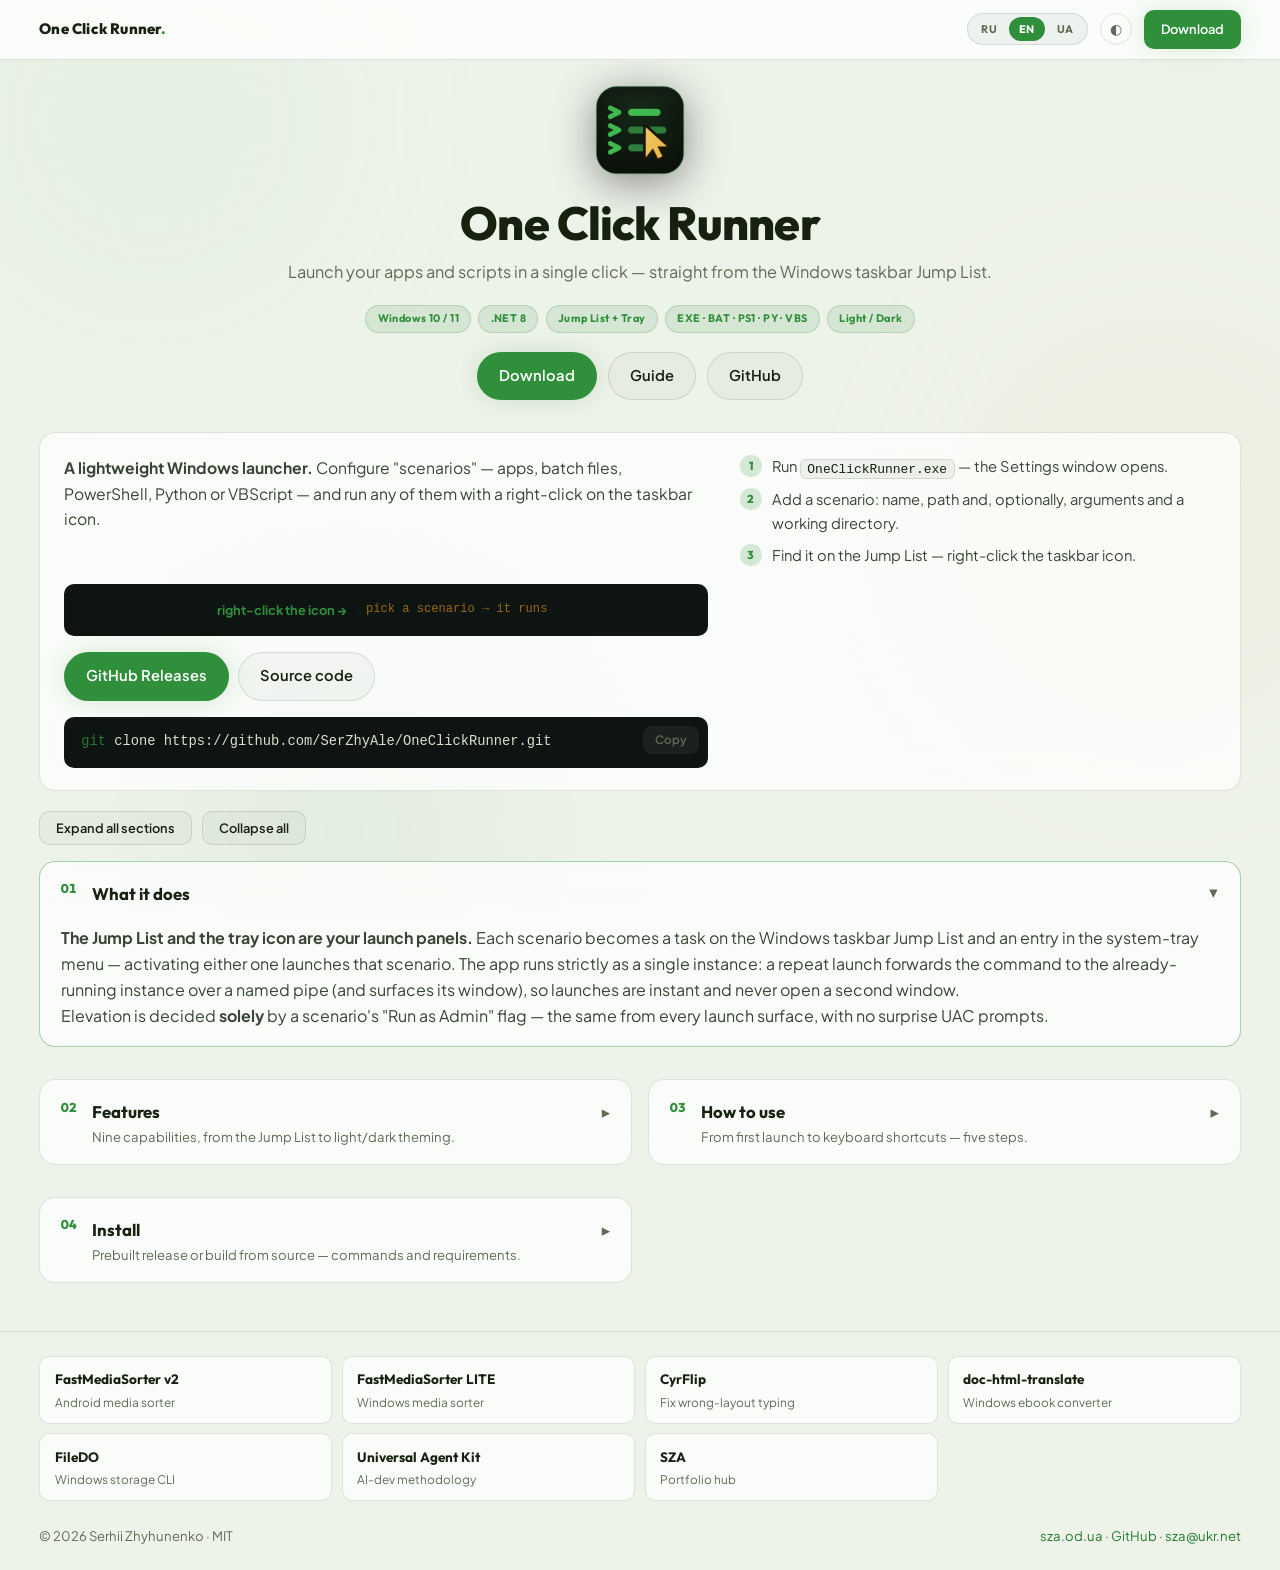
==== commit 817792b2: "2" ====
--- a/docs/index.html
+++ b/docs/index.html
@@ -39,14 +39,16 @@
   </div>
 
   <header class="site-header">
-    <span class="brand">One&nbsp;Click&nbsp;Runner<span class="dot">.</span></span>
-    <div class="seg" role="group" aria-label="Language">
-      <button data-lang="ru">RU</button><button data-lang="en">EN</button><button data-lang="ua">UA</button>
+    <div class="container header-inner">
+      <span class="brand">One&nbsp;Click&nbsp;Runner<span class="dot">.</span></span>
+      <div class="seg" role="group" aria-label="Language">
+        <button data-lang="ru">RU</button><button data-lang="en">EN</button><button data-lang="ua">UA</button>
+      </div>
+      <button class="theme-btn" id="themeBtn" aria-label="Switch theme">◐</button>
+      <a class="btn btn-primary btn-sm" href="#get">
+        <span data-l="ru">Скачать</span><span data-l="en">Download</span><span data-l="ua">Завантажити</span>
+      </a>
     </div>
-    <button class="theme-btn" id="themeBtn" aria-label="Switch theme">◐</button>
-    <a class="btn btn-primary btn-sm" href="#get">
-      <span data-l="ru">Скачать</span><span data-l="en">Download</span><span data-l="ua">Завантажити</span>
-    </a>
   </header>
 
   <main class="container">
--- a/docs/style.css
+++ b/docs/style.css
@@ -8,13 +8,37 @@
 html[data-lang="en"] [data-l]:not([data-l="en"]) { display: none; }
 html[data-lang="ua"] [data-l]:not([data-l="ua"]) { display: none; }
 
-/* ── Wider stage: headings/content use more of the screen (fewer
-   wrapped lines), tighter vertical rhythm (less scrolling). ────── */
-:root { --wide: min(96vw, 1600px); }
+/* ── Wider stage: no fixed pixel ceiling — the page fills the actual
+   viewport (a thin 3vw gutter) on every monitor, small or ultrawide,
+   instead of stalling at a fixed column once the window passes ~1600px. ── */
+:root { --wide: 97vw; }
 .hero { padding: 1.4rem 1rem 1rem; }
 .hero .lead { max-width: 760px; }
-.get { margin: 1rem auto 1.25rem; }
 .site-footer { margin-top: 2rem; padding: 1.5rem 0; }
+
+/* ── "Get it" card: the kit caps this at max-width:760px, which reads as a
+   narrow floating box once the page around it is wide. Let it fill the
+   container, and split it into two columns on wide screens (pitch/demo/
+   channels/copy on the left, the numbered quickstart beside it on the
+   right) so the extra width shortens the section instead of stretching
+   one paragraph edge to edge. ─────────────────────────────────────────── */
+.get { max-width: none; margin: 1rem auto 1.25rem; }
+.get .whatfor { max-width: 640px; }
+@media (min-width: 860px) {
+  .get { grid-template-columns: 1.15fr .85fr; column-gap: 2rem; align-items: start; }
+  .get > .whatfor, .get > .demo, .get > .channels, .get > .copybox { grid-column: 1; }
+  .get > .quickstart { grid-column: 2; grid-row: 1 / -1; align-self: stretch; margin-top: 0; }
+}
+
+/* ── Full-bleed sticky header: an edge-to-edge bar (background + bottom
+   border span the whole viewport), with its content centered in the same
+   --wide column as the rest of the page — not a floating inset pill. Uses
+   the full screen width and drops the pill's own top/side margins. ────── */
+.site-header {
+  display: block; max-width: none; margin: 0; padding: 0;
+  border: none; border-bottom: 1px solid var(--border); border-radius: 0;
+}
+.site-header .header-inner { display: flex; align-items: center; gap: 12px; padding: 10px 20px; }
 
 /* ── Hero logo mark = the app icon itself (self-contained badge). ── */
 .hero-mark {
@@ -46,6 +70,7 @@
 /* ── Feature grid (icon cards inside a section). ────────────────── */
 .feat-grid { display: grid; grid-template-columns: 1fr; gap: .8rem; }
 @media (min-width: 700px) { .feat-grid { grid-template-columns: repeat(2, 1fr); } }
+@media (min-width: 1080px) { .feat-grid { grid-template-columns: repeat(3, 1fr); } }
 .feat {
   display: flex; gap: .9rem; align-items: flex-start;
   padding: 1rem 1.1rem; border: 1px solid var(--border);
@@ -63,6 +88,10 @@
 .feat h3 { font-family: var(--font-heading); font-size: 1rem; font-weight: 700; margin: .1rem 0 .3rem; color: var(--text); }
 .feat p { color: var(--muted); font-size: .88rem; margin: 0; }
 
+/* ── Footer "more tools" grid: more columns on wide screens so the row of
+   links uses the full --wide column instead of stacking into extra rows. ── */
+@media (min-width: 1080px) { .tools-grid { grid-template-columns: repeat(4, 1fr); } }
+
 /* ── Inline code chips inside prose. ────────────────────────────── */
 :not(pre):not(.copybox) > code {
   background: rgba(255, 255, 255, .06);
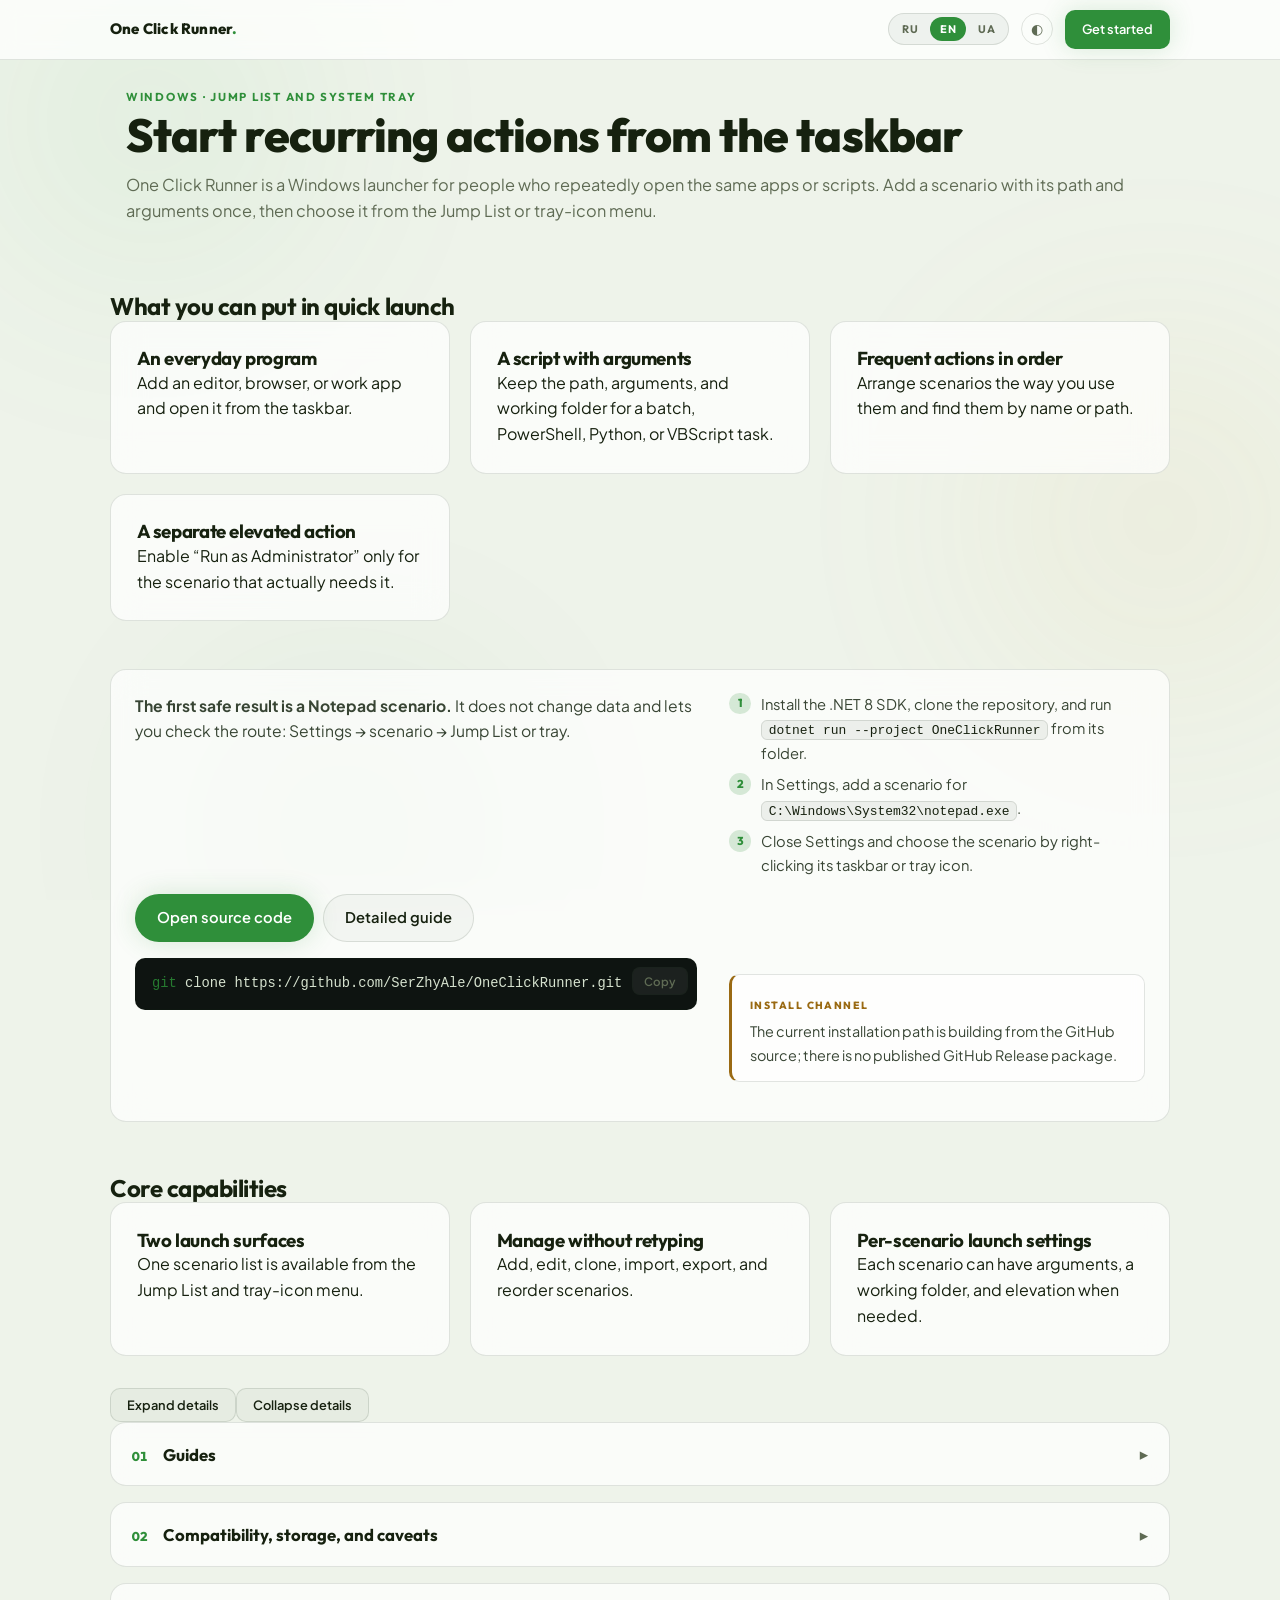
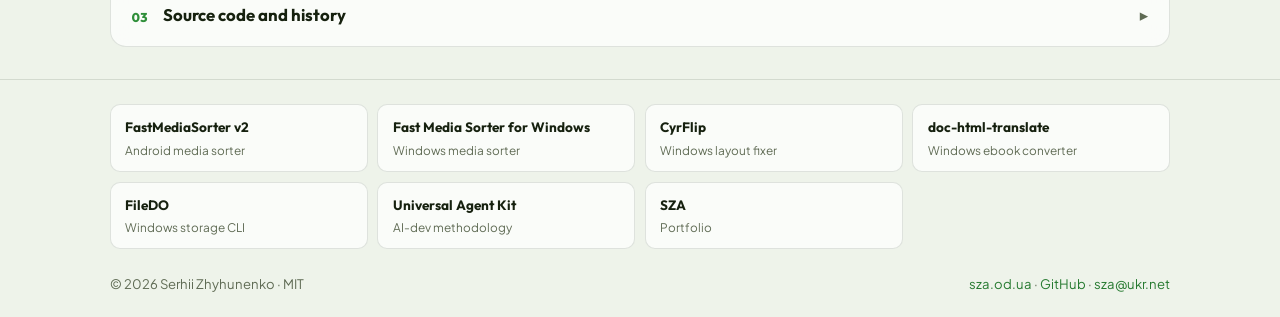
==== commit 31a2d9b9: "1" ====
--- a/docs/index.html
+++ b/docs/index.html
@@ -1,429 +1,82 @@
 <!DOCTYPE html>
 <html lang="en">
 <head>
-  <meta charset="utf-8" />
-  <meta name="viewport" content="width=device-width, initial-scale=1" />
-  <title>One Click Runner — launch your apps &amp; scripts in one click on Windows</title>
-  <meta name="description" content="A lightweight Windows launcher that runs your apps, batch, PowerShell, Python and VBScript scenarios in a single click from the taskbar Jump List — with per-scenario arguments, working directory, admin rights and Windows autostart." />
-  <meta name="theme-color" content="#0a0f0a" />
-  <meta property="og:title" content="One Click Runner" />
-  <meta property="og:description" content="Launch your apps and scripts in one click from the Windows taskbar Jump List." />
-  <meta property="og:image" content="https://raw.githubusercontent.com/SerZhyAle/OneClickRunner/main/docs/assets/social-preview.png" />
-  <meta name="twitter:card" content="summary_large_image" />
-  <link rel="icon" type="image/png" sizes="32x32" href="assets/icon-32.png" />
-  <link rel="icon" type="image/png" sizes="16x16" href="assets/icon-16.png" />
-  <link rel="icon" href="assets/favicon.ico" sizes="any" />
-  <link rel="apple-touch-icon" href="assets/icon-256.png" />
-
-  <!-- pre-paint: resolve theme + language before the stylesheet, so nothing flashes -->
-  <script>
-  (function(){try{
-    var t=localStorage.getItem('sza-theme')||(matchMedia('(prefers-color-scheme: light)').matches?'light':'dark');
-    document.documentElement.setAttribute('data-theme',t);
-    var l=localStorage.getItem('sza-lang');
-    if(!l){var n=(navigator.language||'en').toLowerCase();l=n.indexOf('ru')==0?'ru':n.indexOf('uk')==0?'ua':'en';}
-    document.documentElement.setAttribute('data-lang',l);
-  }catch(e){}})();
-  </script>
-
-  <link rel="preconnect" href="https://fonts.googleapis.com" />
-  <link rel="preconnect" href="https://fonts.gstatic.com" crossorigin />
-  <link href="https://fonts.googleapis.com/css2?family=Outfit:wght@400;500;600;700;800&family=Plus+Jakarta+Sans:wght@300;400;500;600;700&display=swap" rel="stylesheet" />
-  <link rel="stylesheet" href="style.css" />
+  <meta charset="utf-8">
+  <meta name="viewport" content="width=device-width, initial-scale=1">
+  <title>One Click Runner — start recurring Windows tasks from the taskbar</title>
+  <meta name="description" content="Configure an app or script once, then start it from the Windows taskbar Jump List or system tray.">
+  <meta name="theme-color" content="#0a0f0a">
+  <meta property="og:title" content="One Click Runner — recurring Windows tasks from the taskbar">
+  <meta property="og:description" content="Configure an app or script once, then start it from the Windows taskbar Jump List or system tray.">
+  <meta property="og:image" content="https://raw.githubusercontent.com/SerZhyAle/OneClickRunner/main/docs/assets/social-preview.png">
+  <meta name="twitter:card" content="summary_large_image">
+  <link rel="icon" type="image/png" sizes="32x32" href="assets/icon-32.png">
+  <link rel="icon" href="assets/favicon.ico" sizes="any">
+  <script>(function(){try{var t=localStorage.getItem('sza-theme')||(matchMedia('(prefers-color-scheme: light)').matches?'light':'dark');document.documentElement.setAttribute('data-theme',t);var l=localStorage.getItem('sza-lang');if(!l){var n=(navigator.language||'en').toLowerCase();l=n.indexOf('ru')===0?'ru':n.indexOf('uk')===0?'ua':'en';}document.documentElement.setAttribute('data-lang',l);}catch(e){}})();</script>
+  <link rel="preconnect" href="https://fonts.googleapis.com">
+  <link rel="preconnect" href="https://fonts.gstatic.com" crossorigin>
+  <link href="https://fonts.googleapis.com/css2?family=Outfit:wght@400;500;600;700;800&family=Plus+Jakarta+Sans:wght@300;400;500;600;700&display=swap" rel="stylesheet">
+  <link rel="stylesheet" href="style.css">
 </head>
 <body>
-  <div class="bg-blobs">
-    <div class="blob blob-1"></div>
-    <div class="blob blob-2"></div>
-    <div class="blob blob-3"></div>
-  </div>
-
+  <div class="bg-blobs"><div class="blob blob-1"></div><div class="blob blob-2"></div><div class="blob blob-3"></div></div>
   <header class="site-header">
     <div class="container header-inner">
       <span class="brand">One&nbsp;Click&nbsp;Runner<span class="dot">.</span></span>
-      <div class="seg" role="group" aria-label="Language">
-        <button data-lang="ru">RU</button><button data-lang="en">EN</button><button data-lang="ua">UA</button>
-      </div>
-      <button class="theme-btn" id="themeBtn" aria-label="Switch theme">◐</button>
-      <a class="btn btn-primary btn-sm" href="#get">
-        <span data-l="ru">Скачать</span><span data-l="en">Download</span><span data-l="ua">Завантажити</span>
-      </a>
+      <div class="seg" role="group" aria-label="Language"><button type="button" data-lang="ru">RU</button><button type="button" data-lang="en">EN</button><button type="button" data-lang="ua">UA</button></div>
+      <button class="theme-btn" id="themeBtn" type="button" aria-label="Switch theme">◐</button>
+      <a class="btn btn-primary btn-sm" href="#get"><span data-l="ru">Начать</span><span data-l="en">Get started</span><span data-l="ua">Почати</span></a>
     </div>
   </header>
 
   <main class="container">
-    <!-- HERO -->
     <section class="hero">
-      <img class="hero-mark" src="assets/icon-256.png" width="96" height="96" alt="One Click Runner icon — a list of commands with a click cursor" />
+      <span class="kicker" data-l="ru">Windows · Jump List и системный трей</span><span class="kicker" data-l="en">Windows · Jump List and system tray</span><span class="kicker" data-l="ua">Windows · Jump List і системний трей</span>
+      <h1><span data-l="ru">Запускайте привычные действия из панели задач</span><span data-l="en">Start recurring actions from the taskbar</span><span data-l="ua">Запускайте звичні дії з панелі завдань</span></h1>
+      <p class="lead"><span data-l="ru">One Click Runner — лаунчер для Windows, когда вы регулярно открываете одни и те же программы или скрипты. Один раз добавьте сценарий с путём и аргументами, затем выбирайте его в Jump List или меню значка в трее.</span><span data-l="en">One Click Runner is a Windows launcher for people who repeatedly open the same apps or scripts. Add a scenario with its path and arguments once, then choose it from the Jump List or tray-icon menu.</span><span data-l="ua">One Click Runner — лаунчер для Windows, коли ви регулярно відкриваєте ті самі застосунки або скрипти. Один раз додайте сценарій зі шляхом і аргументами, потім обирайте його в Jump List або меню значка в треї.</span></p>
+    </section>
 
-      <h1>One&nbsp;Click&nbsp;Runner</h1>
-      <p class="lead">
-        <span data-l="ru">Запускайте свои приложения и скрипты в один клик — прямо из списка переходов (Jump List) на панели задач Windows.</span>
-        <span data-l="en">Launch your apps and scripts in a single click — straight from the Windows taskbar Jump List.</span>
-        <span data-l="ua">Запускайте свої застосунки та скрипти в один клік — прямо зі списку переходів (Jump List) на панелі завдань Windows.</span>
-      </p>
-      <div class="pills" style="justify-content:center">
-        <span class="pill">Windows 10 / 11</span>
-        <span class="pill">.NET 8</span>
-        <span class="pill">Jump List + Tray</span>
-        <span class="pill">EXE · BAT · PS1 · PY · VBS</span>
-        <span class="pill">Light / Dark</span>
-      </div>
-      <div class="button-group" style="justify-content:center;margin-top:1.2rem">
-        <a class="btn btn-primary" href="#get">
-          <span data-l="ru">Скачать</span><span data-l="en">Download</span><span data-l="ua">Завантажити</span>
-        </a>
-        <a class="btn btn-ghost" href="guide.html">
-          <span data-l="ru">Руководство</span><span data-l="en">Guide</span><span data-l="ua">Посібник</span>
-        </a>
-        <a class="btn btn-ghost" href="https://github.com/SerZhyAle/OneClickRunner" target="_blank" rel="noopener noreferrer">GitHub</a>
+    <section class="section scenarios" aria-labelledby="scenarios-title">
+      <h2 id="scenarios-title"><span data-l="ru">Что можно вынести в быстрый запуск</span><span data-l="en">What you can put in quick launch</span><span data-l="ua">Що можна винести в швидкий запуск</span></h2>
+      <div class="grid">
+        <article class="card"><h3 data-l="ru">Обычная программа</h3><h3 data-l="en">An everyday program</h3><h3 data-l="ua">Звичайна програма</h3><p data-l="ru">Добавьте редактор, браузер или рабочее приложение и открывайте его из панели задач.</p><p data-l="en">Add an editor, browser, or work app and open it from the taskbar.</p><p data-l="ua">Додайте редактор, браузер або робочий застосунок і відкривайте його з панелі завдань.</p></article>
+        <article class="card"><h3 data-l="ru">Скрипт с параметрами</h3><h3 data-l="en">A script with arguments</h3><h3 data-l="ua">Скрипт з параметрами</h3><p data-l="ru">Сохраните путь, аргументы и рабочую папку для batch, PowerShell, Python или VBScript.</p><p data-l="en">Keep the path, arguments, and working folder for a batch, PowerShell, Python, or VBScript task.</p><p data-l="ua">Збережіть шлях, аргументи й робочу теку для batch, PowerShell, Python або VBScript.</p></article>
+        <article class="card"><h3 data-l="ru">Частые действия по порядку</h3><h3 data-l="en">Frequent actions in order</h3><h3 data-l="ua">Часті дії в потрібному порядку</h3><p data-l="ru">Расположите сценарии так же, как вы ими пользуетесь, и находите их по имени или пути.</p><p data-l="en">Arrange scenarios the way you use them and find them by name or path.</p><p data-l="ua">Розташуйте сценарії так, як ними користуєтесь, і знаходьте їх за назвою або шляхом.</p></article>
+        <article class="card"><h3 data-l="ru">Отдельное действие с правами</h3><h3 data-l="en">A separate elevated action</h3><h3 data-l="ua">Окрема дія з правами</h3><p data-l="ru">Включайте «Run as Administrator» только у сценария, которому это действительно нужно.</p><p data-l="en">Enable “Run as Administrator” only for the scenario that actually needs it.</p><p data-l="ua">Вмикайте «Run as Administrator» лише для сценарію, якому це справді потрібно.</p></article>
       </div>
     </section>
 
-    <!-- GET IT (above the fold) -->
     <section class="get" id="get">
-      <p class="whatfor">
-        <span data-l="ru"><strong>Легковесный лаунчер для Windows.</strong> Настройте «сценарии» — приложения, командные файлы, PowerShell, Python или VBScript — и запускайте любой из них правым кликом по значку на панели задач.</span>
-        <span data-l="en"><strong>A lightweight Windows launcher.</strong> Configure "scenarios" — apps, batch files, PowerShell, Python or VBScript — and run any of them with a right-click on the taskbar icon.</span>
-        <span data-l="ua"><strong>Легкий лаунчер для Windows.</strong> Налаштуйте «сценарії» — застосунки, командні файли, PowerShell, Python або VBScript — і запускайте будь-який правим кліком по значку на панелі завдань.</span>
-      </p>
-
-      <div class="demo hero-demo" style="justify-content:center">
-        <span class="arrow" data-l="ru">правый клик по значку →</span>
-        <span class="arrow" data-l="en">right-click the icon →</span>
-        <span class="arrow" data-l="ua">правий клік по значку →</span>
-        <code class="out" data-l="ru">выберите сценарий → запуск</code>
-        <code class="out" data-l="en">pick a scenario → it runs</code>
-        <code class="out" data-l="ua">оберіть сценарій → запуск</code>
-      </div>
-
-      <div class="channels">
-        <a class="btn btn-primary" id="ghDownload" href="https://github.com/SerZhyAle/OneClickRunner/releases">GitHub Releases</a>
-        <a class="btn btn-ghost" href="https://github.com/SerZhyAle/OneClickRunner">
-          <span data-l="ru">Исходный код</span><span data-l="en">Source code</span><span data-l="ua">Вихідний код</span>
-        </a>
-      </div>
-
-      <div class="copybox"><span class="tok">git</span> clone https://github.com/SerZhyAle/OneClickRunner.git<button class="copy" data-copy="git clone https://github.com/SerZhyAle/OneClickRunner.git">Copy</button></div>
-
+      <p class="whatfor"><span data-l="ru"><strong>Первый безопасный результат — сценарий для Блокнота.</strong> Он не меняет данные и позволяет проверить маршрут: настройки → сценарий → Jump List или трей.</span><span data-l="en"><strong>The first safe result is a Notepad scenario.</strong> It does not change data and lets you check the route: Settings → scenario → Jump List or tray.</span><span data-l="ua"><strong>Перший безпечний результат — сценарій для Блокнота.</strong> Він не змінює дані й дає перевірити шлях: Налаштування → сценарій → Jump List або трей.</span></p>
+      <div class="channels"><a class="btn btn-primary" href="https://github.com/SerZhyAle/OneClickRunner" target="_blank" rel="noopener noreferrer"><span data-l="ru">Открыть исходный код</span><span data-l="en">Open source code</span><span data-l="ua">Відкрити вихідний код</span></a><a class="btn btn-ghost" href="guide.html"><span data-l="ru">Подробное руководство</span><span data-l="en">Detailed guide</span><span data-l="ua">Докладний посібник</span></a></div>
+      <div class="copybox"><span class="tok">git</span> clone https://github.com/SerZhyAle/OneClickRunner.git<button class="copy" type="button" data-copy="git clone https://github.com/SerZhyAle/OneClickRunner.git">Copy</button></div>
       <ol class="quickstart">
-        <li><span data-l="ru">Запустите <code>OneClickRunner.exe</code> — откроется окно настроек.</span><span data-l="en">Run <code>OneClickRunner.exe</code> — the Settings window opens.</span><span data-l="ua">Запустіть <code>OneClickRunner.exe</code> — відкриється вікно налаштувань.</span></li>
-        <li><span data-l="ru">Добавьте сценарий: имя, путь и, при желании, аргументы и рабочую папку.</span><span data-l="en">Add a scenario: name, path and, optionally, arguments and a working directory.</span><span data-l="ua">Додайте сценарій: ім'я, шлях і, за бажанням, аргументи та робочу теку.</span></li>
-        <li><span data-l="ru">Найдите его в списке переходов — правый клик по значку на панели задач.</span><span data-l="en">Find it on the Jump List — right-click the taskbar icon.</span><span data-l="ua">Знайдіть його у списку переходів — правий клік по значку на панелі завдань.</span></li>
+        <li><span data-l="ru">Установите .NET 8 SDK, клонируйте репозиторий и в его папке выполните <code>dotnet run --project OneClickRunner</code>.</span><span data-l="en">Install the .NET 8 SDK, clone the repository, and run <code>dotnet run --project OneClickRunner</code> from its folder.</span><span data-l="ua">Встановіть .NET 8 SDK, клонуйте репозиторій і в його теці виконайте <code>dotnet run --project OneClickRunner</code>.</span></li>
+        <li><span data-l="ru">В настройках добавьте сценарий для <code>C:\Windows\System32\notepad.exe</code>.</span><span data-l="en">In Settings, add a scenario for <code>C:\Windows\System32\notepad.exe</code>.</span><span data-l="ua">У Налаштуваннях додайте сценарій для <code>C:\Windows\System32\notepad.exe</code>.</span></li>
+        <li><span data-l="ru">Закройте окно настроек и выберите сценарий правым кликом по значку в панели задач или трее.</span><span data-l="en">Close Settings and choose the scenario by right-clicking its taskbar or tray icon.</span><span data-l="ua">Закрийте Налаштування та оберіть сценарій правим кліком по значку на панелі завдань або в треї.</span></li>
       </ol>
+      <div class="note"><span class="tag" data-l="ru">Канал установки</span><span class="tag" data-l="en">Install channel</span><span class="tag" data-l="ua">Канал встановлення</span><p data-l="ru">Сейчас доступна сборка из исходного кода через GitHub; опубликованного GitHub Release с готовым пакетом нет.</p><p data-l="en">The current installation path is building from the GitHub source; there is no published GitHub Release package.</p><p data-l="ua">Поточний шлях встановлення — зібрати вихідний код із GitHub; опублікованого пакета GitHub Release немає.</p></div>
     </section>
 
-    <div class="toolbar">
-      <button class="btn btn-ghost btn-sm" type="button" onclick="setAll(true)">
-        <span data-l="ru">Развернуть все разделы</span><span data-l="en">Expand all sections</span><span data-l="ua">Розгорнути всі розділи</span>
-      </button>
-      <button class="btn btn-ghost btn-sm" type="button" onclick="setAll(false)">
-        <span data-l="ru">Свернуть всё</span><span data-l="en">Collapse all</span><span data-l="ua">Згорнути все</span>
-      </button>
-    </div>
+    <section class="section">
+      <h2><span data-l="ru">Главные возможности</span><span data-l="en">Core capabilities</span><span data-l="ua">Головні можливості</span></h2>
+      <div class="grid">
+        <article class="card"><h3 data-l="ru">Два места запуска</h3><h3 data-l="en">Two launch surfaces</h3><h3 data-l="ua">Два місця запуску</h3><p data-l="ru">Один набор сценариев доступен из Jump List и меню значка в трее.</p><p data-l="en">One scenario list is available from the Jump List and tray-icon menu.</p><p data-l="ua">Один набір сценаріїв доступний із Jump List і меню значка в треї.</p></article>
+        <article class="card"><h3 data-l="ru">Управление без повторного ввода</h3><h3 data-l="en">Manage without retyping</h3><h3 data-l="ua">Керуйте без повторного введення</h3><p data-l="ru">Добавляйте, правьте, клонируйте, импортируйте, экспортируйте и меняйте порядок сценариев.</p><p data-l="en">Add, edit, clone, import, export, and reorder scenarios.</p><p data-l="ua">Додавайте, редагуйте, клонуйте, імпортуйте, експортуйте та змінюйте порядок сценаріїв.</p></article>
+        <article class="card"><h3 data-l="ru">Отдельные настройки запуска</h3><h3 data-l="en">Per-scenario launch settings</h3><h3 data-l="ua">Окремі налаштування запуску</h3><p data-l="ru">Для каждого сценария доступны аргументы, рабочая папка и, при необходимости, повышение прав.</p><p data-l="en">Each scenario can have arguments, a working folder, and elevation when needed.</p><p data-l="ua">Кожен сценарій може мати аргументи, робочу теку й підвищення прав за потреби.</p></article>
+      </div>
+    </section>
 
-    <div class="sections">
-
-    <!-- WHAT IT DOES -->
-    <details class="sec" open>
-      <summary>
-        <span class="secnum" aria-hidden="true">01</span>
-        <span class="sechead">
-          <span class="sectitle" role="heading" aria-level="2"><span data-l="ru">Что это</span><span data-l="en">What it does</span><span data-l="ua">Що це</span></span>
-          <span class="secteaser"><span data-l="ru">Jump List и трей — панели запуска; права решает только флаг сценария.</span><span data-l="en">Jump List and tray are the launch panels; elevation is per-scenario only.</span><span data-l="ua">Jump List і трей — панелі запуску; права вирішує лише прапорець сценарію.</span></span>
-        </span>
-      </summary>
-      <div class="secbody">
-      <p data-l="ru"><strong>Список переходов и значок в трее — ваши панели запуска.</strong> Каждый сценарий превращается в задачу в Jump List на панели задач Windows и в пункт меню значка в системном трее — клик по любому из них запускает сценарий. Приложение работает строго в одном экземпляре: повторный запуск передаёт команду уже запущенному экземпляру через именованный канал (и выводит его окно), поэтому запуск мгновенный и без второго окна.</p>
-      <p data-l="en"><strong>The Jump List and the tray icon are your launch panels.</strong> Each scenario becomes a task on the Windows taskbar Jump List and an entry in the system-tray menu — activating either one launches that scenario. The app runs strictly as a single instance: a repeat launch forwards the command to the already-running instance over a named pipe (and surfaces its window), so launches are instant and never open a second window.</p>
-      <p data-l="ua"><strong>Список переходів і значок у треї — ваші панелі запуску.</strong> Кожен сценарій перетворюється на задачу в Jump List на панелі завдань Windows і на пункт меню значка в системному треї — активація будь-якого з них запускає сценарій. Застосунок працює суворо в одному екземплярі: повторний запуск передає команду вже запущеному екземпляру через іменований канал (і виводить його вікно), тож запуск миттєвий і без другого вікна.</p>
-      <p data-l="ru">Права администратора решаются <strong>только</strong> флагом «Run as Admin» сценария — одинаково при любом способе запуска, без неожиданных запросов UAC.</p>
-      <p data-l="en">Elevation is decided <strong>solely</strong> by a scenario's "Run as Admin" flag — the same from every launch surface, with no surprise UAC prompts.</p>
-      <p data-l="ua">Права адміністратора вирішуються <strong>лише</strong> прапорцем «Run as Admin» сценарію — однаково за будь-якого способу запуску, без несподіваних запитів UAC.</p>
-      </div>
-    </details>
-
-    <!-- FEATURES -->
-    <details class="sec">
-      <summary>
-        <span class="secnum" aria-hidden="true">02</span>
-        <span class="sechead">
-          <span class="sectitle" role="heading" aria-level="2"><span data-l="ru">Возможности</span><span data-l="en">Features</span><span data-l="ua">Можливості</span></span>
-          <span class="secteaser"><span data-l="ru">Девять возможностей: от Jump List до тем оформления.</span><span data-l="en">Nine capabilities, from the Jump List to light/dark theming.</span><span data-l="ua">Дев'ять можливостей: від Jump List до тем оформлення.</span></span>
-        </span>
-      </summary>
-      <div class="secbody">
-      <div class="feat-grid">
-        <div class="feat">
-          <span class="fi" aria-hidden="true"><svg viewBox="0 0 24 24" fill="none" stroke="currentColor" stroke-width="2" stroke-linecap="round" stroke-linejoin="round"><rect x="3" y="3" width="7" height="7"/><rect x="14" y="3" width="7" height="7"/><rect x="14" y="14" width="7" height="7"/><rect x="3" y="14" width="7" height="7"/></svg></span>
-          <div>
-            <h3 data-l="ru">Запуск из панели задач</h3><h3 data-l="en">Taskbar Jump List launcher</h3><h3 data-l="ua">Запуск з панелі завдань</h3>
-            <p data-l="ru">Правый клик по значку — и любой настроенный сценарий, а также Настройки и Выход.</p>
-            <p data-l="en">Right-click the icon to run any configured scenario, plus Settings and Exit.</p>
-            <p data-l="ua">Правий клік по значку — і будь-який налаштований сценарій, а також Налаштування та Вихід.</p>
-          </div>
-        </div>
-        <div class="feat">
-          <span class="fi" aria-hidden="true"><svg viewBox="0 0 24 24" fill="none" stroke="currentColor" stroke-width="2" stroke-linecap="round" stroke-linejoin="round"><polyline points="4 17 10 11 4 5"/><line x1="12" y1="19" x2="20" y2="19"/></svg></span>
-          <div>
-            <h3 data-l="ru">Любой тип запуска</h3><h3 data-l="en">Run anything</h3><h3 data-l="ua">Будь-який тип запуску</h3>
-            <p data-l="ru">EXE, batch, PowerShell, Python или VBScript — с аргументами и рабочей папкой.</p>
-            <p data-l="en">EXE, batch, PowerShell, Python or VBScript — with arguments and a working directory.</p>
-            <p data-l="ua">EXE, batch, PowerShell, Python чи VBScript — з аргументами та робочою текою.</p>
-          </div>
-        </div>
-        <div class="feat">
-          <span class="fi" aria-hidden="true"><svg viewBox="0 0 24 24" fill="none" stroke="currentColor" stroke-width="2" stroke-linecap="round" stroke-linejoin="round"><path d="M12 22s8-4 8-10V5l-8-3-8 3v7c0 6 8 10 8 10z"/></svg></span>
-          <div>
-            <h3 data-l="ru">Права администратора</h3><h3 data-l="en">Per-scenario admin</h3><h3 data-l="ua">Права адміністратора</h3>
-            <p data-l="ru">Пометьте сценарий, чтобы он запускался с повышенными правами.</p>
-            <p data-l="en">Mark a scenario to launch elevated when it needs admin rights.</p>
-            <p data-l="ua">Позначте сценарій, щоб він запускався з підвищеними правами.</p>
-          </div>
-        </div>
-        <div class="feat">
-          <span class="fi" aria-hidden="true"><svg viewBox="0 0 24 24" fill="none" stroke="currentColor" stroke-width="2" stroke-linecap="round" stroke-linejoin="round"><path d="M12 2v10"/><path d="M18.4 6.6a9 9 0 1 1-12.8 0"/></svg></span>
-          <div>
-            <h3 data-l="ru">Автозапуск с Windows</h3><h3 data-l="en">Windows autostart</h3><h3 data-l="ua">Автозапуск з Windows</h3>
-            <p data-l="ru">По желанию стартует вместе с Windows и работает свёрнутым.</p>
-            <p data-l="en">Optionally starts with Windows and runs minimized.</p>
-            <p data-l="ua">За бажанням стартує разом із Windows і працює згорнутим.</p>
-          </div>
-        </div>
-        <div class="feat">
-          <span class="fi" aria-hidden="true"><svg viewBox="0 0 24 24" fill="none" stroke="currentColor" stroke-width="2" stroke-linecap="round" stroke-linejoin="round"><rect x="3" y="4" width="18" height="16" rx="2"/><path d="M3 10h18"/></svg></span>
-          <div>
-            <h3 data-l="ru">Управление сценариями</h3><h3 data-l="en">Manage scenarios</h3><h3 data-l="ua">Керування сценаріями</h3>
-            <p data-l="ru">Добавляйте, импортируйте, экспортируйте, редактируйте, клонируйте, удаляйте, меняйте порядок (↑/↓) и фильтруйте поиском. Правый клик по строке — контекстное меню; Enter — запуск, F2 — правка, Del — удаление.</p>
-            <p data-l="en">Add, import, export, edit, clone, remove, reorder (↑/↓) and filter by search. Right-click a row for a context menu; Enter runs, F2 edits, Del removes.</p>
-            <p data-l="ua">Додавайте, імпортуйте, експортуйте, редагуйте, клонуйте, видаляйте, змінюйте порядок (↑/↓) та фільтруйте пошуком. Правий клік по рядку — контекстне меню; Enter — запуск, F2 — правка, Del — видалення.</p>
-          </div>
-        </div>
-        <div class="feat">
-          <span class="fi" aria-hidden="true"><svg viewBox="0 0 24 24" fill="none" stroke="currentColor" stroke-width="2" stroke-linecap="round" stroke-linejoin="round"><path d="M13 2H6a2 2 0 0 0-2 2v16a2 2 0 0 0 2 2h12a2 2 0 0 0 2-2V9z"/><polyline points="13 2 13 9 20 9"/></svg></span>
-          <div>
-            <h3 data-l="ru">Портативное хранение</h3><h3 data-l="en">Portable storage</h3><h3 data-l="ua">Портативне зберігання</h3>
-            <p data-l="ru">Каждый сценарий — отдельный XML-файл, который легко экспортировать и импортировать.</p>
-            <p data-l="en">Each scenario is a standalone XML file — easy to export and import.</p>
-            <p data-l="ua">Кожен сценарій — окремий XML-файл, який легко експортувати та імпортувати.</p>
-          </div>
-        </div>
-        <div class="feat">
-          <span class="fi" aria-hidden="true"><svg viewBox="0 0 24 24" fill="none" stroke="currentColor" stroke-width="2" stroke-linecap="round" stroke-linejoin="round"><path d="M18 8a6 6 0 0 0-12 0c0 7-3 9-3 9h18s-3-2-3-9"/><path d="M13.73 21a2 2 0 0 1-3.46 0"/></svg></span>
-          <div>
-            <h3 data-l="ru">Значок в трее</h3><h3 data-l="en">System tray icon</h3><h3 data-l="ua">Значок у треї</h3>
-            <p data-l="ru">Двойной клик — открыть настройки, правый клик — те же сценарии, что и в Jump List, плюс Настройки и Выход.</p>
-            <p data-l="en">Double-click to open Settings, right-click for the same scenarios as the Jump List, plus Settings and Exit.</p>
-            <p data-l="ua">Подвійний клік — відкрити налаштування, правий клік — ті самі сценарії, що й у Jump List, плюс Налаштування та Вихід.</p>
-          </div>
-        </div>
-        <div class="feat">
-          <span class="fi" aria-hidden="true"><svg viewBox="0 0 24 24" fill="none" stroke="currentColor" stroke-width="2" stroke-linecap="round" stroke-linejoin="round"><path d="M21 15v4a2 2 0 0 1-2 2H5a2 2 0 0 1-2-2v-4"/><polyline points="7 10 12 15 17 10"/><line x1="12" y1="15" x2="12" y2="3"/></svg></span>
-          <div>
-            <h3 data-l="ru">Загрузки через yt-dlp</h3><h3 data-l="en">yt-dlp downloads</h3><h3 data-l="ua">Завантаження через yt-dlp</h3>
-            <p data-l="ru">Отдельный тип сценария: выбираете папку и опции, а ссылку вводите при запуске. Ссылка передаётся безопасно, без разбора командной оболочкой.</p>
-            <p data-l="en">A dedicated scenario type: pick an output folder and options, and enter the link at run time. The link is passed safely, never parsed by a shell.</p>
-            <p data-l="ua">Окремий тип сценарію: обираєте теку та опції, а посилання вводите під час запуску. Посилання передається безпечно, без розбору командною оболонкою.</p>
-          </div>
-        </div>
-        <div class="feat">
-          <span class="fi" aria-hidden="true"><svg viewBox="0 0 24 24" fill="none" stroke="currentColor" stroke-width="2" stroke-linecap="round" stroke-linejoin="round"><circle cx="12" cy="12" r="9"/><path d="M12 3a9 9 0 0 0 0 18z" fill="currentColor" stroke="none"/></svg></span>
-          <div>
-            <h3 data-l="ru">Светлая / тёмная тема</h3><h3 data-l="en">Light / dark theme</h3><h3 data-l="ua">Світла / темна тема</h3>
-            <p data-l="ru">Следует за темой Windows и переключается вместе с ней. Иконки в списке берутся из самих EXE сценариев.</p>
-            <p data-l="en">Follows the Windows theme and switches with it. List icons are taken from the scenarios' own EXE files.</p>
-            <p data-l="ua">Слідує за темою Windows і перемикається разом із нею. Іконки у списку беруться із самих EXE сценаріїв.</p>
-          </div>
-        </div>
-      </div>
-      </div>
-    </details>
-
-    <!-- HOW TO USE -->
-    <details class="sec">
-      <summary>
-        <span class="secnum" aria-hidden="true">03</span>
-        <span class="sechead">
-          <span class="sectitle" role="heading" aria-level="2"><span data-l="ru">Как пользоваться</span><span data-l="en">How to use</span><span data-l="ua">Як користуватися</span></span>
-          <span class="secteaser"><span data-l="ru">От первого запуска до горячих клавиш — пять шагов.</span><span data-l="en">From first launch to keyboard shortcuts — five steps.</span><span data-l="ua">Від першого запуску до гарячих клавіш — п'ять кроків.</span></span>
-        </span>
-      </summary>
-      <div class="secbody">
-      <ol class="steps" data-l="ru">
-        <li>Запустите приложение — при первом запуске оно создаёт пример сценария «Calculator» и открывает окно настроек.</li>
-        <li>Нажмите <strong>Add</strong>, выберите тип (обычное приложение/скрипт или загрузка yt-dlp), укажите имя, путь и, при необходимости, аргументы, рабочую папку и «Run as Admin».</li>
-        <li>Закройте окно — приложение продолжит работать свёрнутым; сценарий появится в списке переходов и в меню значка в трее.</li>
-        <li>Правый клик по значку на панели задач (или в трее) → выберите сценарий, чтобы запустить его в один клик.</li>
-        <li>Прямо в окне настроек: двойной клик по строке или <strong>Enter</strong> — запуск, <strong>F2</strong> — правка, <strong>Del</strong> — удаление; строка «Search» фильтрует список.</li>
-      </ol>
-      <ol class="steps" data-l="en">
-        <li>Launch the app — on first run it seeds a sample "Calculator" scenario and opens the Settings window.</li>
-        <li>Click <strong>Add</strong>, choose the type (a normal app/script or a yt-dlp download), and set the name, path and — if needed — arguments, working directory and "Run as Admin".</li>
-        <li>Close the window — the app keeps running minimized; the scenario appears on the Jump List and in the tray menu.</li>
-        <li>Right-click the taskbar icon (or the tray icon) → pick a scenario to launch it in one click.</li>
-        <li>Right in the Settings window: double-click a row or press <strong>Enter</strong> to run, <strong>F2</strong> to edit, <strong>Del</strong> to remove; the "Search" box filters the list.</li>
-      </ol>
-      <ol class="steps" data-l="ua">
-        <li>Запустіть застосунок — під час першого запуску він створює приклад сценарію «Calculator» і відкриває вікно налаштувань.</li>
-        <li>Натисніть <strong>Add</strong>, оберіть тип (звичайний застосунок/скрипт або завантаження yt-dlp), вкажіть ім'я, шлях і, за потреби, аргументи, робочу теку та «Run as Admin».</li>
-        <li>Закрийте вікно — застосунок продовжить працювати згорнутим; сценарій з'явиться у списку переходів і в меню значка в треї.</li>
-        <li>Правий клік по значку на панелі завдань (або у треї) → оберіть сценарій, щоб запустити його в один клік.</li>
-        <li>Прямо у вікні налаштувань: подвійний клік по рядку або <strong>Enter</strong> — запуск, <strong>F2</strong> — правка, <strong>Del</strong> — видалення; поле «Search» фільтрує список.</li>
-      </ol>
-      <div class="note">
-        <span class="tag" data-l="ru">Заметка</span><span class="tag" data-l="en">Note</span><span class="tag" data-l="ua">Примітка</span>
-        <p data-l="ru">Сценарии хранятся отдельными XML-файлами в <code>%APPDATA%\OneClickRunner\Scenarios\</code>, а действия пишутся в <code>%APPDATA%\OneClickRunner\activity.log</code>. Кнопкой <strong>Import</strong> можно добавить сценарий из <code>.xml</code>-файла.</p>
-        <p data-l="en">Scenarios are stored as individual XML files in <code>%APPDATA%\OneClickRunner\Scenarios\</code>, and actions are written to <code>%APPDATA%\OneClickRunner\activity.log</code>. Use <strong>Import</strong> to add a scenario from an <code>.xml</code> file.</p>
-        <p data-l="ua">Сценарії зберігаються окремими XML-файлами в <code>%APPDATA%\OneClickRunner\Scenarios\</code>, а дії пишуться до <code>%APPDATA%\OneClickRunner\activity.log</code>. Кнопкою <strong>Import</strong> можна додати сценарій з <code>.xml</code>-файлу.</p>
-      </div>
-      </div>
-    </details>
-
-    <!-- INSTALL / BUILD -->
-    <details class="sec" id="install">
-      <summary>
-        <span class="secnum" aria-hidden="true">04</span>
-        <span class="sechead">
-          <span class="sectitle" role="heading" aria-level="2"><span data-l="ru">Установка</span><span data-l="en">Install</span><span data-l="ua">Встановлення</span></span>
-          <span class="secteaser"><span data-l="ru">Готовый релиз или сборка из исходников — команды и требования.</span><span data-l="en">Prebuilt release or build from source — commands and requirements.</span><span data-l="ua">Готовий реліз або збірка з вихідників — команди та вимоги.</span></span>
-        </span>
-      </summary>
-      <div class="secbody">
-      <p>
-        <span data-l="ru">Два способа получить One Click Runner:</span>
-        <span data-l="en">Two ways to get One Click Runner:</span>
-        <span data-l="ua">Два способи отримати One Click Runner:</span>
-      </p>
-      <ul class="features" data-l="ru">
-        <li><strong>Готовый релиз</strong> — скачайте сборку со <a href="https://github.com/SerZhyAle/OneClickRunner/releases">страницы релизов</a>, распакуйте и запустите <code>OneClickRunner.exe</code>. Нужна среда выполнения .NET 8 (сборка framework-dependent).</li>
-        <li><strong>Сборка из исходников</strong> — команды ниже.</li>
-      </ul>
-      <ul class="features" data-l="en">
-        <li><strong>Prebuilt release</strong> — download from the <a href="https://github.com/SerZhyAle/OneClickRunner/releases">Releases page</a>, extract and run <code>OneClickRunner.exe</code>. Needs the .NET 8 runtime (framework-dependent build).</li>
-        <li><strong>Build from source</strong> — commands below.</li>
-      </ul>
-      <ul class="features" data-l="ua">
-        <li><strong>Готовий реліз</strong> — завантажте збірку зі <a href="https://github.com/SerZhyAle/OneClickRunner/releases">сторінки релізів</a>, розпакуйте та запустіть <code>OneClickRunner.exe</code>. Потрібне середовище виконання .NET 8 (збірка framework-dependent).</li>
-        <li><strong>Збірка з вихідників</strong> — команди нижче.</li>
-      </ul>
-      <pre class="code"><span class="tok">dotnet</span> build -c Release
-<span class="tok">dotnet</span> run --project OneClickRunner</pre>
-      <p style="margin-top:1rem">
-        <span data-l="ru"><strong>Требования:</strong> Windows 10 или 11, среда выполнения .NET 8.0.</span>
-        <span data-l="en"><strong>Requirements:</strong> Windows 10 or 11, the .NET 8.0 runtime.</span>
-        <span data-l="ua"><strong>Вимоги:</strong> Windows 10 або 11, середовище виконання .NET 8.0.</span>
-      </p>
-      </div>
-    </details>
-
-    </div>
+    <div class="toolbar"><button class="btn btn-ghost btn-sm" type="button" onclick="setAll(true)"><span data-l="ru">Развернуть детали</span><span data-l="en">Expand details</span><span data-l="ua">Розгорнути деталі</span></button><button class="btn btn-ghost btn-sm" type="button" onclick="setAll(false)"><span data-l="ru">Свернуть детали</span><span data-l="en">Collapse details</span><span data-l="ua">Згорнути деталі</span></button></div>
+    <details class="sec" id="guides"><summary><span class="secnum">01</span><span data-l="ru">Инструкции</span><span data-l="en">Guides</span><span data-l="ua">Інструкції</span></summary><p data-l="ru">В <a href="guide.html">подробном руководстве</a> есть шаги для первого сценария, примеры путей для EXE, batch, PowerShell, Python и VBScript, а также запуск из Jump List.</p><p data-l="en">The <a href="guide.html">detailed guide</a> covers the first scenario, example paths for EXE, batch, PowerShell, Python, and VBScript, and launching from the Jump List.</p><p data-l="ua">У <a href="guide.html">докладному посібнику</a> є кроки для першого сценарію, приклади шляхів для EXE, batch, PowerShell, Python і VBScript, а також запуск із Jump List.</p></details>
+    <details class="sec" id="details"><summary><span class="secnum">02</span><span data-l="ru">Совместимость, хранение и ограничения</span><span data-l="en">Compatibility, storage, and caveats</span><span data-l="ua">Сумісність, зберігання й обмеження</span></summary><p data-l="ru">Нужны Windows 10 или 11 и .NET 8. Для PowerShell, Python и VBScript требуется соответствующий интерпретатор. Сценарии хранятся отдельными XML-файлами в <code>%APPDATA%\OneClickRunner\Scenarios\</code>; журнал — <code>%APPDATA%\OneClickRunner\activity.log</code>.</p><p data-l="en">Windows 10 or 11 and .NET 8 are required. PowerShell, Python, and VBScript need their matching interpreter. Scenarios are separate XML files in <code>%APPDATA%\OneClickRunner\Scenarios\</code>; the log is <code>%APPDATA%\OneClickRunner\activity.log</code>.</p><p data-l="ua">Потрібні Windows 10 або 11 і .NET 8. Для PowerShell, Python і VBScript потрібен відповідний інтерпретатор. Сценарії — окремі XML-файли у <code>%APPDATA%\OneClickRunner\Scenarios\</code>; журнал — <code>%APPDATA%\OneClickRunner\activity.log</code>.</p><div class="note"><span class="tag" data-l="ru">Важно</span><span class="tag" data-l="en">Important</span><span data-l="ua" class="tag">Важливо</span><p data-l="ru">Сценарий запускает указанный вами файл. Повышение прав вызывает запрос UAC; удаление сценария удаляет его XML-файл. Проверьте путь и действие скрипта перед запуском.</p><p data-l="en">A scenario runs the file you specify. Elevation triggers UAC; removing a scenario removes its XML file. Check the path and the script’s action before running it.</p><p data-l="ua">Сценарій запускає файл, який ви вказали. Підвищення прав викликає UAC; видалення сценарію видаляє його XML-файл. Перевірте шлях і дію скрипта перед запуском.</p></div></details>
+    <details class="sec" id="project"><summary><span class="secnum">03</span><span data-l="ru">Исходный код и история</span><span data-l="en">Source code and history</span><span data-l="ua">Вихідний код та історія</span></summary><p data-l="ru">Исходный код, issue tracker и история изменений доступны в <a href="https://github.com/SerZhyAle/OneClickRunner" target="_blank" rel="noopener noreferrer">репозитории GitHub</a>. На странице Releases сейчас нет опубликованных пакетов.</p><p data-l="en">Source code, issue tracker, and change history are in the <a href="https://github.com/SerZhyAle/OneClickRunner" target="_blank" rel="noopener noreferrer">GitHub repository</a>. The Releases page currently has no published packages.</p><p data-l="ua">Вихідний код, issue tracker і історія змін — у <a href="https://github.com/SerZhyAle/OneClickRunner" target="_blank" rel="noopener noreferrer">репозиторії GitHub</a>. На сторінці Releases зараз немає опублікованих пакетів.</p></details>
   </main>
 
-  <footer class="site-footer">
-    <div class="container">
-      <div class="tools-grid">
-        <a href="https://serzhyale.github.io/FastMediaSorter_mob_v2/"><b>FastMediaSorter v2</b><span>Android media sorter</span></a>
-        <a href="https://serzhyale.github.io/FastMediaSorter_Lite/"><b>FastMediaSorter LITE</b><span>Windows media sorter</span></a>
-        <a href="https://serzhyale.github.io/CyrFlip/"><b>CyrFlip</b><span>Fix wrong-layout typing</span></a>
-        <a href="https://serzhyale.github.io/doc-html-translate/"><b>doc-html-translate</b><span>Windows ebook converter</span></a>
-        <a href="https://serzhyale.github.io/FileDO/"><b>FileDO</b><span>Windows storage CLI</span></a>
-        <a href="https://serzhyale.github.io/universal-agent-kit/"><b>Universal Agent Kit</b><span>AI-dev methodology</span></a>
-        <a href="https://sza.od.ua"><b>SZA</b><span>Portfolio hub</span></a>
-      </div>
-      <div class="footer-bottom">
-        <span>© 2026 Serhii Zhyhunenko · MIT</span>
-        <span><a href="https://sza.od.ua">sza.od.ua</a> · <a href="https://github.com/SerZhyAle/OneClickRunner">GitHub</a> · <a href="mailto:sza@ukr.net">sza@ukr.net</a></span>
-      </div>
-    </div>
-  </footer>
-
-  <button class="to-top" id="toTop" aria-label="Back to top" onclick="window.scrollTo({top:0,behavior:'smooth'})">↑</button>
-
+  <footer class="site-footer"><div class="container"><div class="tools-grid"><a href="https://serzhyale.github.io/FastMediaSorter_mob_v2/"><b>FastMediaSorter v2</b><span>Android media sorter</span></a><a href="https://serzhyale.github.io/FastMediaSorter_Lite/"><b>Fast Media Sorter for Windows</b><span>Windows media sorter</span></a><a href="https://serzhyale.github.io/CyrFlip/"><b>CyrFlip</b><span>Windows layout fixer</span></a><a href="https://serzhyale.github.io/doc-html-translate/"><b>doc-html-translate</b><span>Windows ebook converter</span></a><a href="https://serzhyale.github.io/FileDO/"><b>FileDO</b><span>Windows storage CLI</span></a><a href="https://serzhyale.github.io/universal-agent-kit/"><b>Universal Agent Kit</b><span>AI-dev methodology</span></a><a href="https://sza.od.ua"><b>SZA</b><span>Portfolio</span></a></div><div class="footer-bottom"><span>© 2026 Serhii Zhyhunenko · MIT</span><span><a href="https://sza.od.ua">sza.od.ua</a> · <a href="https://github.com/SerZhyAle/OneClickRunner">GitHub</a> · <a href="mailto:sza@ukr.net">sza@ukr.net</a></span></div></div></footer>
+  <button class="to-top" id="toTop" type="button" aria-label="Back to top" onclick="window.scrollTo({top:0,behavior:'smooth'})">↑</button>
   <script>
-  (function(){
-    var doc=document.documentElement;
-
-    /* ---- metadata per language ---- */
-    var META={
-      ru:{title:"One Click Runner — запуск приложений и скриптов в один клик (Windows)",desc:"Лёгкий лаунчер для Windows: запускает ваши приложения, batch, PowerShell, Python и VBScript в один клик из списка переходов на панели задач."},
-      en:{title:"One Click Runner — launch your apps & scripts in one click on Windows",desc:"A lightweight Windows launcher that runs your apps, batch, PowerShell, Python and VBScript scenarios in a single click from the taskbar Jump List."},
-      ua:{title:"One Click Runner — запуск застосунків і скриптів в один клік (Windows)",desc:"Легкий лаунчер для Windows: запускає ваші застосунки, batch, PowerShell, Python та VBScript в один клік зі списку переходів на панелі завдань."}
-    };
-    var descEl=document.querySelector('meta[name="description"]');
-
-    function setLang(l){
-      doc.setAttribute('data-lang',l);
-      doc.setAttribute('lang', l==='ua'?'uk':l);
-      try{localStorage.setItem('sza-lang',l);}catch(e){}
-      var m=META[l]||META.en;
-      document.title=m.title;
-      if(descEl)descEl.setAttribute('content',m.desc);
-      document.querySelectorAll('.seg button[data-lang]').forEach(function(b){
-        b.setAttribute('aria-pressed', b.getAttribute('data-lang')===l?'true':'false');
-      });
-    }
-    document.querySelectorAll('.seg button[data-lang]').forEach(function(b){
-      b.addEventListener('click',function(){setLang(b.getAttribute('data-lang'));});
-    });
-    setLang(doc.getAttribute('data-lang')||'en');
-
-    /* ---- theme toggle ---- */
-    var themeBtn=document.getElementById('themeBtn');
-    var themeColor=document.querySelector('meta[name="theme-color"]');
-    function applyThemeMeta(){
-      var dark=doc.getAttribute('data-theme')!=='light';
-      if(themeColor)themeColor.setAttribute('content',dark?'#0a0f0a':'#eef3ea');
-      themeBtn.setAttribute('aria-label',dark?'Switch to light theme':'Switch to dark theme');
-    }
-    themeBtn.addEventListener('click',function(){
-      var next=doc.getAttribute('data-theme')==='light'?'dark':'light';
-      doc.setAttribute('data-theme',next);
-      try{localStorage.setItem('sza-theme',next);}catch(e){}
-      applyThemeMeta();
-    });
-    applyThemeMeta();
-
-    /* ---- copy buttons ---- */
-    document.querySelectorAll('.copy[data-copy]').forEach(function(btn){
-      btn.addEventListener('click',function(){
-        var txt=btn.getAttribute('data-copy');
-        var done=function(){var o=btn.textContent;btn.textContent='✓ Copied';btn.classList.add('done');
-          setTimeout(function(){btn.textContent=o;btn.classList.remove('done');},1600);};
-        if(navigator.clipboard&&navigator.clipboard.writeText){navigator.clipboard.writeText(txt).then(done,function(){fallback(txt,done);});}
-        else{fallback(txt,done);}
-      });
-    });
-    function fallback(txt,done){var ta=document.createElement('textarea');ta.value=txt;ta.style.position='fixed';ta.style.opacity='0';
-      document.body.appendChild(ta);ta.select();try{document.execCommand('copy');done();}catch(e){}document.body.removeChild(ta);}
-
-    /* ---- back-to-top visibility ---- */
-    var toTop=document.getElementById('toTop');
-    addEventListener('scroll',function(){toTop.classList.toggle('show',scrollY>500);},{passive:true});
-
-    /* ---- dynamic GitHub latest release ---- */
-    var gh=document.getElementById('ghDownload');
-    fetch('https://api.github.com/repos/SerZhyAle/OneClickRunner/releases/latest')
-      .then(function(r){return r.ok?r.json():Promise.reject();})
-      .then(function(d){
-        if(!d||!d.tag_name)return;
-        var asset=(d.assets||[]).filter(function(a){return /\.(zip|exe|msix)$/i.test(a.name);})[0];
-        gh.textContent='GitHub '+d.tag_name;
-        gh.href=asset?asset.browser_download_url:(d.html_url||gh.href);
-      })
-      .catch(function(){/* keep static fallback to /releases */});
-
-    /* ---- expand/collapse-all for the numbered sections ---- */
-    window.setAll=function(open){
-      document.querySelectorAll('details.sec').forEach(function(d){
-        if(open)d.setAttribute('open','');else d.removeAttribute('open');
-      });
-    };
-    if(location.hash){
-      var target=document.getElementById(location.hash.slice(1));
-      var sec=target&&target.closest?target.closest('details.sec'):null;
-      if(sec)sec.setAttribute('open','');
-    }
-  })();
+  (function(){var doc=document.documentElement,META={ru:{title:'One Click Runner — запуск привычных действий из панели задач',desc:'Настройте приложение или скрипт один раз и запускайте его из Jump List Windows или системного трея.'},en:{title:'One Click Runner — start recurring Windows tasks from the taskbar',desc:'Configure an app or script once, then start it from the Windows taskbar Jump List or system tray.'},ua:{title:'One Click Runner — запуск звичних дій з панелі завдань',desc:'Налаштуйте застосунок або скрипт один раз і запускайте його з Jump List Windows або системного трея.'}};var desc=document.querySelector('meta[name="description"]');function setLang(l){doc.setAttribute('data-lang',l);doc.setAttribute('lang',l==='ua'?'uk':l);try{localStorage.setItem('sza-lang',l);}catch(e){}var m=META[l]||META.en;document.title=m.title;if(desc)desc.content=m.desc;document.querySelectorAll('.seg button').forEach(function(b){b.setAttribute('aria-pressed',b.dataset.lang===l?'true':'false');});}document.querySelectorAll('.seg button').forEach(function(b){b.addEventListener('click',function(){setLang(b.dataset.lang);});});setLang(doc.dataset.lang||'en');var themeBtn=document.getElementById('themeBtn'),themeColor=document.querySelector('meta[name="theme-color"]');function theme(){var dark=doc.dataset.theme!=='light';if(themeColor)themeColor.content=dark?'#0a0f0a':'#eef3ea';themeBtn.setAttribute('aria-label',dark?'Switch to light theme':'Switch to dark theme');}themeBtn.addEventListener('click',function(){var next=doc.dataset.theme==='light'?'dark':'light';doc.dataset.theme=next;try{localStorage.setItem('sza-theme',next);}catch(e){}theme();});theme();function fallback(txt,done){var ta=document.createElement('textarea');ta.value=txt;ta.style.cssText='position:fixed;opacity:0';document.body.appendChild(ta);ta.select();try{document.execCommand('copy');done();}catch(e){}ta.remove();}document.querySelectorAll('.copy').forEach(function(btn){btn.addEventListener('click',function(){var txt=btn.dataset.copy,done=function(){var old=btn.textContent;btn.textContent='✓ Copied';btn.classList.add('done');setTimeout(function(){btn.textContent=old;btn.classList.remove('done');},1600);};if(navigator.clipboard&&navigator.clipboard.writeText){navigator.clipboard.writeText(txt).then(done,function(){fallback(txt,done);});}else{fallback(txt,done);}});});window.setAll=function(open){document.querySelectorAll('details.sec').forEach(function(d){d.open=open;});};function openHash(){var target=document.getElementById(location.hash.slice(1));if(target&&target.matches('details.sec'))target.open=true;}addEventListener('hashchange',openHash);openHash();var top=document.getElementById('toTop');addEventListener('scroll',function(){top.classList.toggle('show',scrollY>600);},{passive:true});})();
   </script>
 </body>
 </html>
--- a/docs/style.css
+++ b/docs/style.css
@@ -8,12 +8,9 @@
 html[data-lang="en"] [data-l]:not([data-l="en"]) { display: none; }
 html[data-lang="ua"] [data-l]:not([data-l="ua"]) { display: none; }
 
-/* ── Wider stage: no fixed pixel ceiling — the page fills the actual
-   viewport (a thin 3vw gutter) on every monitor, small or ultrawide,
-   instead of stalling at a fixed column once the window passes ~1600px. ── */
-:root { --wide: 97vw; }
+/* ── Keep the shared kit's readable 1100px stage. ───────────────── */
 .hero { padding: 1.4rem 1rem 1rem; }
-.hero .lead { max-width: 760px; }
+.hero .lead { max-width: none; }
 .site-footer { margin-top: 2rem; padding: 1.5rem 0; }
 
 /* ── "Get it" card: the kit caps this at max-width:760px, which reads as a
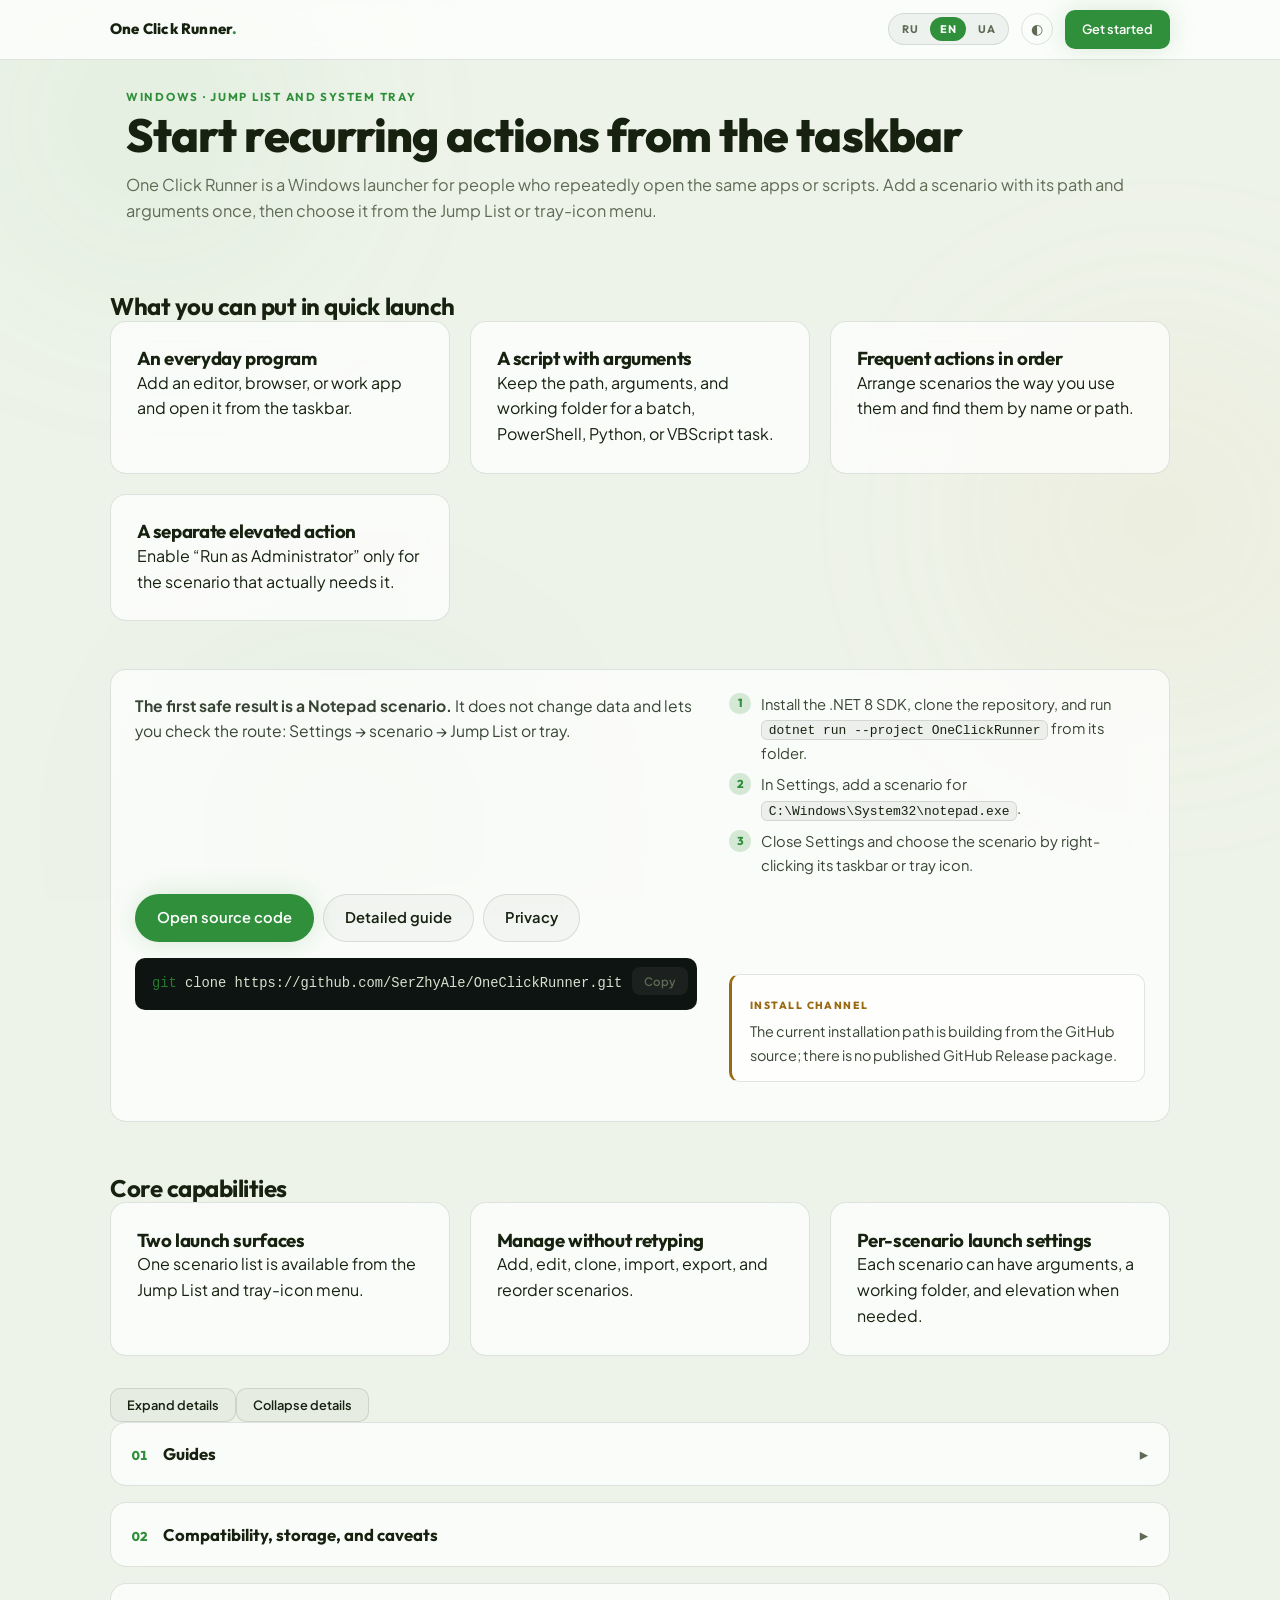
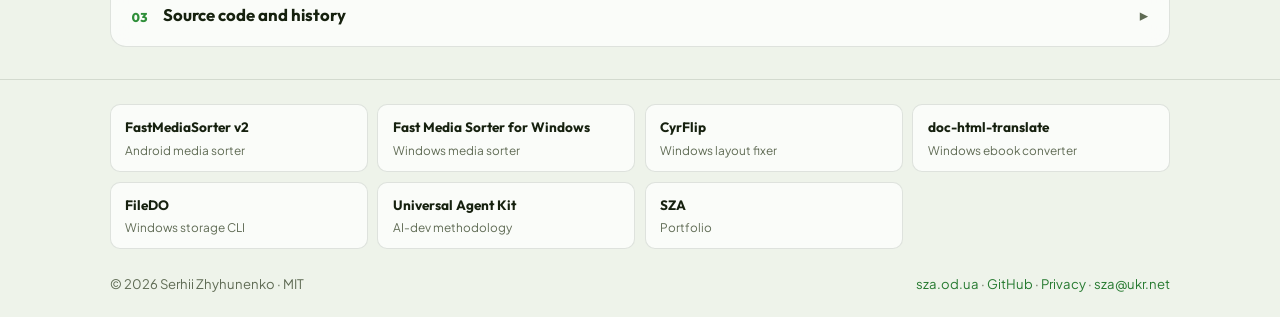
==== commit 7e281e44: "docs: add hosted privacy page, sitemap and robots.txt The canon's zero-data carve-out lapses once a " ====
--- a/docs/index.html
+++ b/docs/index.html
@@ -3,10 +3,11 @@
 <head>
   <meta charset="utf-8">
   <meta name="viewport" content="width=device-width, initial-scale=1">
-  <title>One Click Runner — start recurring Windows tasks from the taskbar</title>
+  <title>One Click Runner - start recurring Windows tasks from the taskbar</title>
+  <link rel="canonical" href="https://serzhyale.github.io/OneClickRunner/">
   <meta name="description" content="Configure an app or script once, then start it from the Windows taskbar Jump List or system tray.">
   <meta name="theme-color" content="#0a0f0a">
-  <meta property="og:title" content="One Click Runner — recurring Windows tasks from the taskbar">
+  <meta property="og:title" content="One Click Runner - recurring Windows tasks from the taskbar">
   <meta property="og:description" content="Configure an app or script once, then start it from the Windows taskbar Jump List or system tray.">
   <meta property="og:image" content="https://raw.githubusercontent.com/SerZhyAle/OneClickRunner/main/docs/assets/social-preview.png">
   <meta name="twitter:card" content="summary_large_image">
@@ -48,7 +49,7 @@
 
     <section class="get" id="get">
       <p class="whatfor"><span data-l="ru"><strong>Первый безопасный результат — сценарий для Блокнота.</strong> Он не меняет данные и позволяет проверить маршрут: настройки → сценарий → Jump List или трей.</span><span data-l="en"><strong>The first safe result is a Notepad scenario.</strong> It does not change data and lets you check the route: Settings → scenario → Jump List or tray.</span><span data-l="ua"><strong>Перший безпечний результат — сценарій для Блокнота.</strong> Він не змінює дані й дає перевірити шлях: Налаштування → сценарій → Jump List або трей.</span></p>
-      <div class="channels"><a class="btn btn-primary" href="https://github.com/SerZhyAle/OneClickRunner" target="_blank" rel="noopener noreferrer"><span data-l="ru">Открыть исходный код</span><span data-l="en">Open source code</span><span data-l="ua">Відкрити вихідний код</span></a><a class="btn btn-ghost" href="guide.html"><span data-l="ru">Подробное руководство</span><span data-l="en">Detailed guide</span><span data-l="ua">Докладний посібник</span></a></div>
+      <div class="channels"><a class="btn btn-primary" href="https://github.com/SerZhyAle/OneClickRunner" target="_blank" rel="noopener noreferrer"><span data-l="ru">Открыть исходный код</span><span data-l="en">Open source code</span><span data-l="ua">Відкрити вихідний код</span></a><a class="btn btn-ghost" href="guide.html"><span data-l="ru">Подробное руководство</span><span data-l="en">Detailed guide</span><span data-l="ua">Докладний посібник</span></a><a class="btn btn-ghost" href="privacy.html"><span data-l="ru">Конфиденциальность</span><span data-l="en">Privacy</span><span data-l="ua">Конфіденційність</span></a></div>
       <div class="copybox"><span class="tok">git</span> clone https://github.com/SerZhyAle/OneClickRunner.git<button class="copy" type="button" data-copy="git clone https://github.com/SerZhyAle/OneClickRunner.git">Copy</button></div>
       <ol class="quickstart">
         <li><span data-l="ru">Установите .NET 8 SDK, клонируйте репозиторий и в его папке выполните <code>dotnet run --project OneClickRunner</code>.</span><span data-l="en">Install the .NET 8 SDK, clone the repository, and run <code>dotnet run --project OneClickRunner</code> from its folder.</span><span data-l="ua">Встановіть .NET 8 SDK, клонуйте репозиторій і в його теці виконайте <code>dotnet run --project OneClickRunner</code>.</span></li>
@@ -73,7 +74,7 @@
     <details class="sec" id="project"><summary><span class="secnum">03</span><span data-l="ru">Исходный код и история</span><span data-l="en">Source code and history</span><span data-l="ua">Вихідний код та історія</span></summary><p data-l="ru">Исходный код, issue tracker и история изменений доступны в <a href="https://github.com/SerZhyAle/OneClickRunner" target="_blank" rel="noopener noreferrer">репозитории GitHub</a>. На странице Releases сейчас нет опубликованных пакетов.</p><p data-l="en">Source code, issue tracker, and change history are in the <a href="https://github.com/SerZhyAle/OneClickRunner" target="_blank" rel="noopener noreferrer">GitHub repository</a>. The Releases page currently has no published packages.</p><p data-l="ua">Вихідний код, issue tracker і історія змін — у <a href="https://github.com/SerZhyAle/OneClickRunner" target="_blank" rel="noopener noreferrer">репозиторії GitHub</a>. На сторінці Releases зараз немає опублікованих пакетів.</p></details>
   </main>
 
-  <footer class="site-footer"><div class="container"><div class="tools-grid"><a href="https://serzhyale.github.io/FastMediaSorter_mob_v2/"><b>FastMediaSorter v2</b><span>Android media sorter</span></a><a href="https://serzhyale.github.io/FastMediaSorter_Lite/"><b>Fast Media Sorter for Windows</b><span>Windows media sorter</span></a><a href="https://serzhyale.github.io/CyrFlip/"><b>CyrFlip</b><span>Windows layout fixer</span></a><a href="https://serzhyale.github.io/doc-html-translate/"><b>doc-html-translate</b><span>Windows ebook converter</span></a><a href="https://serzhyale.github.io/FileDO/"><b>FileDO</b><span>Windows storage CLI</span></a><a href="https://serzhyale.github.io/universal-agent-kit/"><b>Universal Agent Kit</b><span>AI-dev methodology</span></a><a href="https://sza.od.ua"><b>SZA</b><span>Portfolio</span></a></div><div class="footer-bottom"><span>© 2026 Serhii Zhyhunenko · MIT</span><span><a href="https://sza.od.ua">sza.od.ua</a> · <a href="https://github.com/SerZhyAle/OneClickRunner">GitHub</a> · <a href="mailto:sza@ukr.net">sza@ukr.net</a></span></div></div></footer>
+  <footer class="site-footer"><div class="container"><div class="tools-grid"><a href="https://serzhyale.github.io/FastMediaSorter_mob_v2/"><b>FastMediaSorter v2</b><span>Android media sorter</span></a><a href="https://serzhyale.github.io/FastMediaSorter_Lite/"><b>Fast Media Sorter for Windows</b><span>Windows media sorter</span></a><a href="https://serzhyale.github.io/CyrFlip/"><b>CyrFlip</b><span>Windows layout fixer</span></a><a href="https://serzhyale.github.io/doc-html-translate/"><b>doc-html-translate</b><span>Windows ebook converter</span></a><a href="https://serzhyale.github.io/FileDO/"><b>FileDO</b><span>Windows storage CLI</span></a><a href="https://serzhyale.github.io/universal-agent-kit/"><b>Universal Agent Kit</b><span>AI-dev methodology</span></a><a href="https://sza.od.ua"><b>SZA</b><span>Portfolio</span></a></div><div class="footer-bottom"><span>© 2026 Serhii Zhyhunenko · MIT</span><span><a href="https://sza.od.ua">sza.od.ua</a> · <a href="https://github.com/SerZhyAle/OneClickRunner">GitHub</a> · <a href="privacy.html">Privacy</a> · <a href="mailto:sza@ukr.net">sza@ukr.net</a></span></div></div></footer>
   <button class="to-top" id="toTop" type="button" aria-label="Back to top" onclick="window.scrollTo({top:0,behavior:'smooth'})">↑</button>
   <script>
   (function(){var doc=document.documentElement,META={ru:{title:'One Click Runner — запуск привычных действий из панели задач',desc:'Настройте приложение или скрипт один раз и запускайте его из Jump List Windows или системного трея.'},en:{title:'One Click Runner — start recurring Windows tasks from the taskbar',desc:'Configure an app or script once, then start it from the Windows taskbar Jump List or system tray.'},ua:{title:'One Click Runner — запуск звичних дій з панелі завдань',desc:'Налаштуйте застосунок або скрипт один раз і запускайте його з Jump List Windows або системного трея.'}};var desc=document.querySelector('meta[name="description"]');function setLang(l){doc.setAttribute('data-lang',l);doc.setAttribute('lang',l==='ua'?'uk':l);try{localStorage.setItem('sza-lang',l);}catch(e){}var m=META[l]||META.en;document.title=m.title;if(desc)desc.content=m.desc;document.querySelectorAll('.seg button').forEach(function(b){b.setAttribute('aria-pressed',b.dataset.lang===l?'true':'false');});}document.querySelectorAll('.seg button').forEach(function(b){b.addEventListener('click',function(){setLang(b.dataset.lang);});});setLang(doc.dataset.lang||'en');var themeBtn=document.getElementById('themeBtn'),themeColor=document.querySelector('meta[name="theme-color"]');function theme(){var dark=doc.dataset.theme!=='light';if(themeColor)themeColor.content=dark?'#0a0f0a':'#eef3ea';themeBtn.setAttribute('aria-label',dark?'Switch to light theme':'Switch to dark theme');}themeBtn.addEventListener('click',function(){var next=doc.dataset.theme==='light'?'dark':'light';doc.dataset.theme=next;try{localStorage.setItem('sza-theme',next);}catch(e){}theme();});theme();function fallback(txt,done){var ta=document.createElement('textarea');ta.value=txt;ta.style.cssText='position:fixed;opacity:0';document.body.appendChild(ta);ta.select();try{document.execCommand('copy');done();}catch(e){}ta.remove();}document.querySelectorAll('.copy').forEach(function(btn){btn.addEventListener('click',function(){var txt=btn.dataset.copy,done=function(){var old=btn.textContent;btn.textContent='✓ Copied';btn.classList.add('done');setTimeout(function(){btn.textContent=old;btn.classList.remove('done');},1600);};if(navigator.clipboard&&navigator.clipboard.writeText){navigator.clipboard.writeText(txt).then(done,function(){fallback(txt,done);});}else{fallback(txt,done);}});});window.setAll=function(open){document.querySelectorAll('details.sec').forEach(function(d){d.open=open;});};function openHash(){var target=document.getElementById(location.hash.slice(1));if(target&&target.matches('details.sec'))target.open=true;}addEventListener('hashchange',openHash);openHash();var top=document.getElementById('toTop');addEventListener('scroll',function(){top.classList.toggle('show',scrollY>600);},{passive:true});})();
